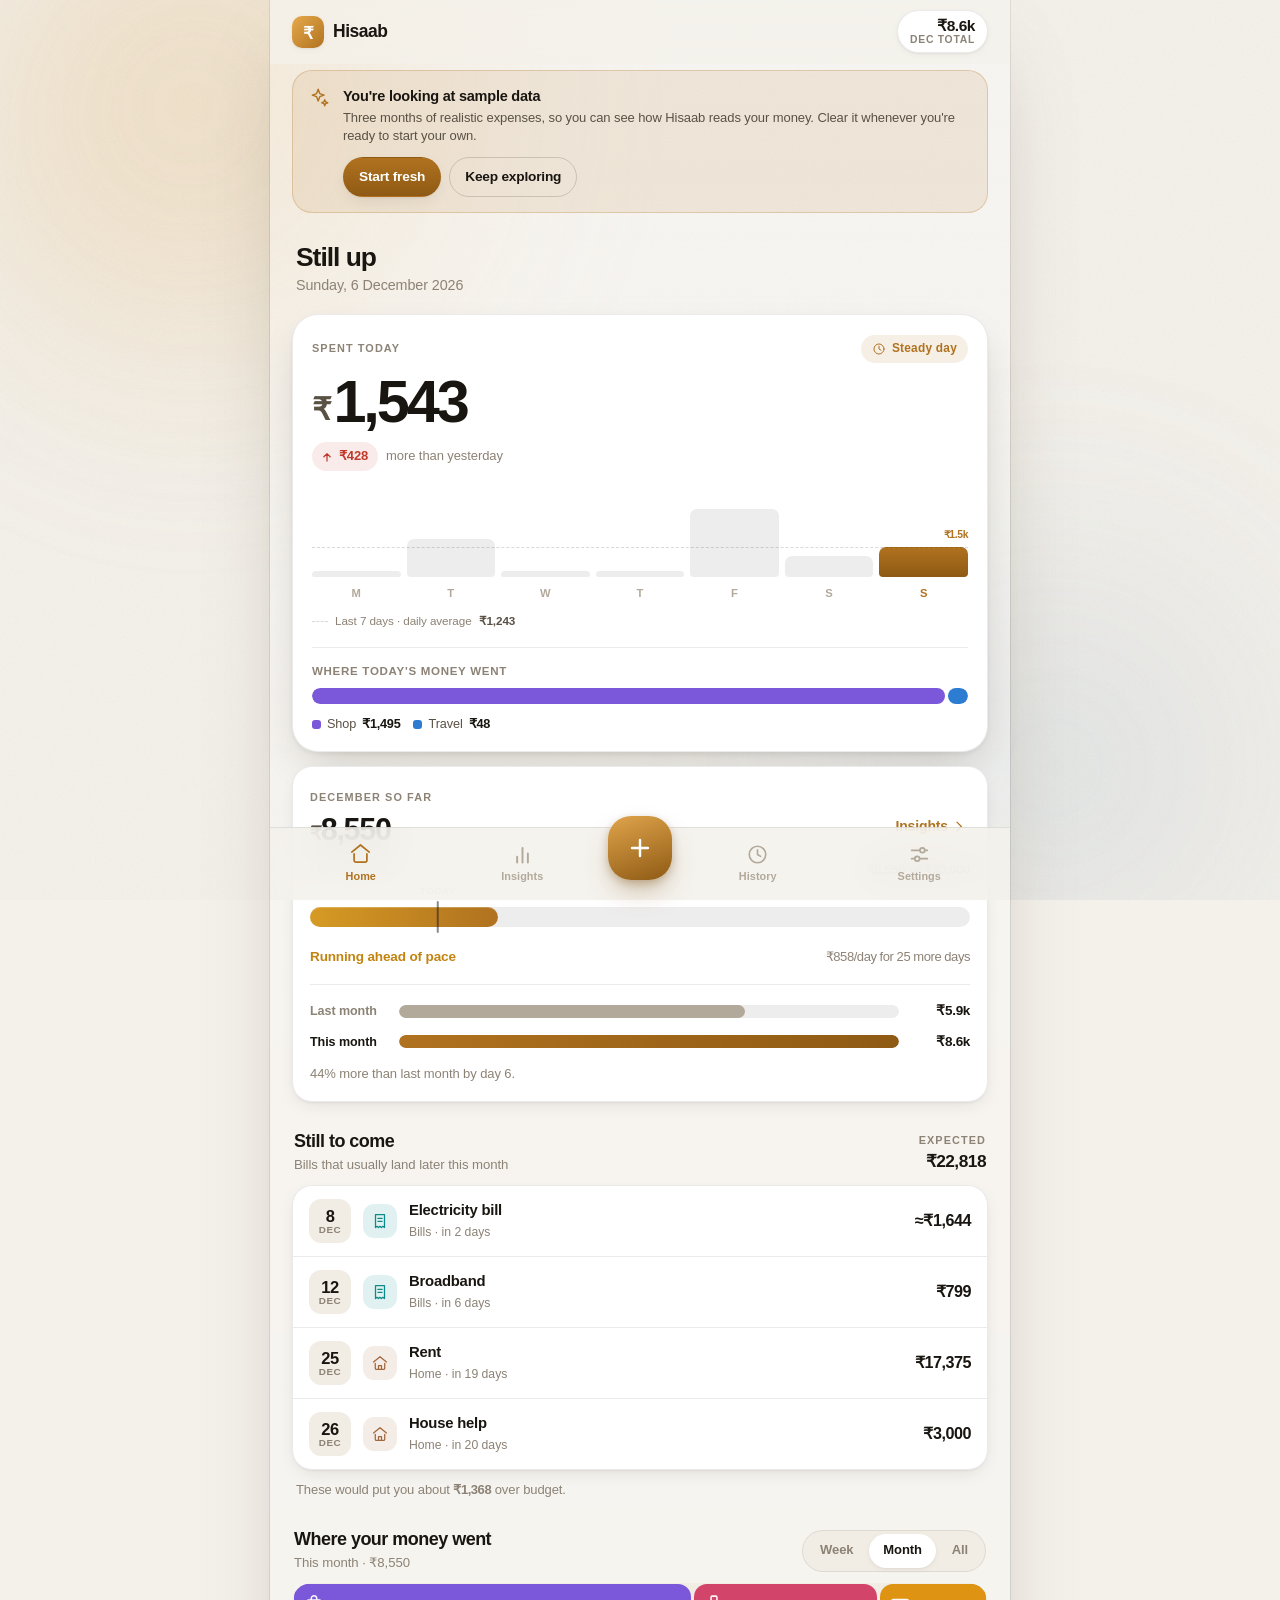
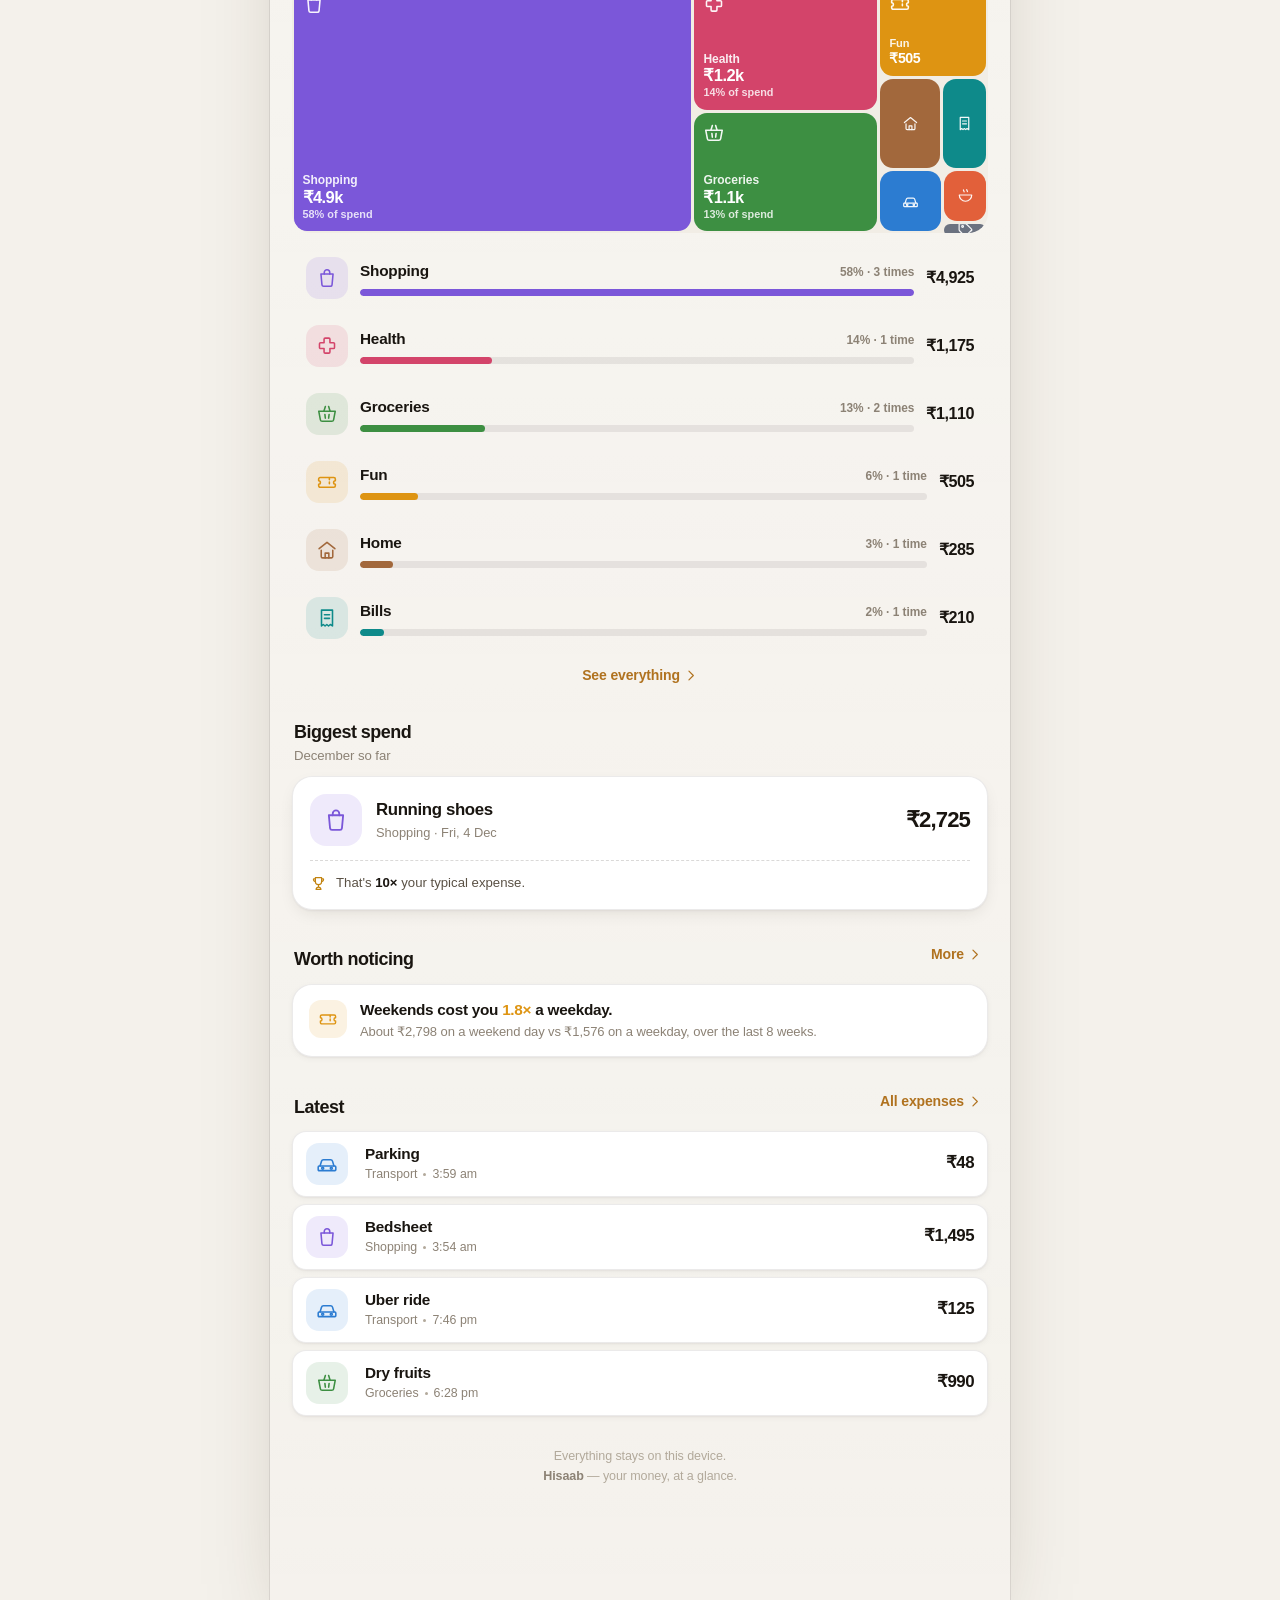
==== index.html @ 979a3617 "Hisaab — a visual-first personal expense tracker Understand where your money went within seconds of " ====
<!doctype html>
<html lang="en" data-theme="auto" data-size="md">
<head>
<meta charset="utf-8">
<meta name="viewport" content="width=device-width, initial-scale=1, viewport-fit=cover, maximum-scale=5">
<title>Hisaab — your money, at a glance</title>
<!-- Nothing is loaded from anywhere but this origin, so say so. script-src without
     'unsafe-inline' means an injected inline handler cannot run even if one ever
     slips through escaping again. style-src needs 'unsafe-inline' because category
     colours and bar widths are set as inline style attributes. -->
<meta http-equiv="Content-Security-Policy" content="default-src 'self'; script-src 'self'; style-src 'self' 'unsafe-inline'; img-src 'self' data:; font-src 'self'; connect-src 'self'; manifest-src 'self'; worker-src 'self'; base-uri 'none'; form-action 'none'; object-src 'none'">
<meta name="description" content="A calm, visual way to see where your money goes.">
<meta name="color-scheme" content="light dark">
<meta name="theme-color" content="#F6F3EE" media="(prefers-color-scheme: light)">
<meta name="theme-color" content="#0F0E0D" media="(prefers-color-scheme: dark)">
<meta name="apple-mobile-web-app-capable" content="yes">
<meta name="apple-mobile-web-app-title" content="Hisaab">
<link rel="icon" href="icon.svg" type="image/svg+xml">
<link rel="apple-touch-icon" href="icon.svg">
<link rel="manifest" href="manifest.webmanifest">
<link rel="stylesheet" href="app.css">
</head>
<body>

<div class="ambient" aria-hidden="true">
  <span class="ambient__a"></span>
  <span class="ambient__b"></span>
  <span class="ambient__grain"></span>
</div>

<!-- ============ icon sprite ============ -->
<svg class="sprite" aria-hidden="true" focusable="false" xmlns="http://www.w3.org/2000/svg">
  <defs>
    <g id="ic-base" fill="none" stroke="currentColor" stroke-width="1.7" stroke-linecap="round" stroke-linejoin="round"></g>
  </defs>

  <!-- category icons -->
  <symbol id="i-food" viewBox="0 0 24 24" fill="none" stroke="currentColor" stroke-width="1.7" stroke-linecap="round" stroke-linejoin="round">
    <path d="M3.2 11.3h17.6a8.8 8.8 0 0 1-8.8 8.8 8.8 8.8 0 0 1-8.8-8.8Z"/>
    <path d="M9.1 4.1c0 1.35.95 1.35.95 2.7"/>
    <path d="M13.7 3.5c0 1.5 1 1.5 1 3"/>
  </symbol>
  <symbol id="i-grocery" viewBox="0 0 24 24" fill="none" stroke="currentColor" stroke-width="1.7" stroke-linecap="round" stroke-linejoin="round">
    <path d="M3 8.9h18l-1.8 9.5a2 2 0 0 1-2 1.6H6.8a2 2 0 0 1-2-1.6L3 8.9Z"/>
    <path d="m8.6 8.9 1.6-5M15.4 8.9 13.8 3.9"/>
    <path d="M9.7 12.5l.5 4M14.3 12.5l-.5 4"/>
  </symbol>
  <symbol id="i-transport" viewBox="0 0 24 24" fill="none" stroke="currentColor" stroke-width="1.7" stroke-linecap="round" stroke-linejoin="round">
    <path d="M4.4 14.2 6 8.9A2.2 2.2 0 0 1 8.1 7.3h7.8a2.2 2.2 0 0 1 2.1 1.6l1.6 5.3"/>
    <path d="M3.4 14.2h17.2a1 1 0 0 1 1 1v3a1 1 0 0 1-1 1H3.4a1 1 0 0 1-1-1v-3a1 1 0 0 1 1-1Z"/>
    <circle cx="7.3" cy="16.7" r="1.1"/><circle cx="16.7" cy="16.7" r="1.1"/>
  </symbol>
  <symbol id="i-shopping" viewBox="0 0 24 24" fill="none" stroke="currentColor" stroke-width="1.7" stroke-linecap="round" stroke-linejoin="round">
    <path d="M5.4 7.6h13.2l-1.1 11.9a1.8 1.8 0 0 1-1.8 1.6H8.3a1.8 1.8 0 0 1-1.8-1.6L5.4 7.6Z"/>
    <path d="M9 7.6V6.1a3 3 0 0 1 6 0v1.5"/>
  </symbol>
  <symbol id="i-bills" viewBox="0 0 24 24" fill="none" stroke="currentColor" stroke-width="1.7" stroke-linecap="round" stroke-linejoin="round">
    <path d="M6 3.4h12v17.3l-2.4-1.6-1.9 1.6-1.9-1.6-1.9 1.6-1.9-1.6L6 20.7V3.4Z"/>
    <path d="M9.2 8.5h5.6M9.2 12.4h5.6"/>
  </symbol>
  <symbol id="i-health" viewBox="0 0 24 24" fill="none" stroke="currentColor" stroke-width="1.7" stroke-linecap="round" stroke-linejoin="round">
    <path d="M10 3.4h4a1.2 1.2 0 0 1 1.2 1.2v3.8H19a1.2 1.2 0 0 1 1.2 1.2v4A1.2 1.2 0 0 1 19 14.8h-3.8v3.8A1.2 1.2 0 0 1 14 19.8h-4a1.2 1.2 0 0 1-1.2-1.2v-3.8H5a1.2 1.2 0 0 1-1.2-1.2v-4A1.2 1.2 0 0 1 5 8.4h3.8V4.6A1.2 1.2 0 0 1 10 3.4Z"/>
  </symbol>
  <symbol id="i-fun" viewBox="0 0 24 24" fill="none" stroke="currentColor" stroke-width="1.7" stroke-linecap="round" stroke-linejoin="round">
    <path d="M2.9 8.7A1.6 1.6 0 0 1 4.5 7.1h15A1.6 1.6 0 0 1 21.1 8.7v1.85a1.9 1.9 0 0 0 0 3.8v1.85a1.6 1.6 0 0 1-1.6 1.6h-15a1.6 1.6 0 0 1-1.6-1.6V14.35a1.9 1.9 0 0 0 0-3.8V8.7Z"/>
    <path d="M14.6 7.6v8.8" stroke-dasharray="2 2.4"/>
  </symbol>
  <symbol id="i-home" viewBox="0 0 24 24" fill="none" stroke="currentColor" stroke-width="1.7" stroke-linecap="round" stroke-linejoin="round">
    <path d="M3.4 10.6 12 3.6l8.6 7"/>
    <path d="M5.7 12.4V19a1.6 1.6 0 0 0 1.6 1.6h9.4a1.6 1.6 0 0 0 1.6-1.6v-6.6"/>
    <path d="M10 20.6v-5.2h4v5.2"/>
  </symbol>
  <symbol id="i-gift" viewBox="0 0 24 24" fill="none" stroke="currentColor" stroke-width="1.7" stroke-linecap="round" stroke-linejoin="round">
    <path d="M3.7 9.7h16.6v3.3H3.7z"/>
    <path d="M5.3 13v6.2a1.6 1.6 0 0 0 1.6 1.6h10.2a1.6 1.6 0 0 0 1.6-1.6V13"/>
    <path d="M12 9.7v11.1"/>
    <path d="M12 9.7S10.7 5.3 8.7 5.3a2.2 2.2 0 0 0 0 4.4M12 9.7s1.3-4.4 3.3-4.4a2.2 2.2 0 0 1 0 4.4"/>
  </symbol>
  <symbol id="i-other" viewBox="0 0 24 24" fill="none" stroke="currentColor" stroke-width="1.7" stroke-linecap="round" stroke-linejoin="round">
    <path d="M20.4 13 13 20.4a2 2 0 0 1-2.8 0l-6.6-6.6a2 2 0 0 1-.6-1.4V4.8a1.2 1.2 0 0 1 1.2-1.2h7.6a2 2 0 0 1 1.4.6l7 7a2 2 0 0 1 0 2.8Z"/>
    <circle cx="7.9" cy="7.9" r="1.25"/>
  </symbol>

  <!-- ui icons -->
  <symbol id="i-plus" viewBox="0 0 24 24" fill="none" stroke="currentColor" stroke-width="2.1" stroke-linecap="round"><path d="M12 5.2v13.6M5.2 12h13.6"/></symbol>
  <symbol id="i-close" viewBox="0 0 24 24" fill="none" stroke="currentColor" stroke-width="1.9" stroke-linecap="round"><path d="M6.3 6.3 17.7 17.7M17.7 6.3 6.3 17.7"/></symbol>
  <symbol id="i-chev-right" viewBox="0 0 24 24" fill="none" stroke="currentColor" stroke-width="1.9" stroke-linecap="round" stroke-linejoin="round"><path d="m9.5 5 7 7-7 7"/></symbol>
  <symbol id="i-chev-down" viewBox="0 0 24 24" fill="none" stroke="currentColor" stroke-width="1.9" stroke-linecap="round" stroke-linejoin="round"><path d="m5 9.5 7 7 7-7"/></symbol>
  <symbol id="i-nav-home" viewBox="0 0 24 24" fill="none" stroke="currentColor" stroke-width="1.7" stroke-linecap="round" stroke-linejoin="round">
    <path d="M3.4 10.6 12 3.6l8.6 7"/><path d="M5.7 12.4V19a1.6 1.6 0 0 0 1.6 1.6h9.4a1.6 1.6 0 0 0 1.6-1.6v-6.6"/>
  </symbol>
  <symbol id="i-nav-insights" viewBox="0 0 24 24" fill="none" stroke="currentColor" stroke-width="2" stroke-linecap="round"><path d="M6.4 20.4v-6.2M12 20.4V5.1M17.6 20.4v-9.4"/></symbol>
  <symbol id="i-nav-history" viewBox="0 0 24 24" fill="none" stroke="currentColor" stroke-width="1.7" stroke-linecap="round" stroke-linejoin="round"><circle cx="12" cy="12" r="8.6"/><path d="M12 7.1V12l3.3 2"/></symbol>
  <symbol id="i-nav-settings" viewBox="0 0 24 24" fill="none" stroke="currentColor" stroke-width="1.8" stroke-linecap="round"><path d="M3.8 7.6h8.4M17.6 7.6h2.6M3.8 16.4h3.2M12.4 16.4h7.8"/><circle cx="15" cy="7.6" r="2.5"/><circle cx="9.6" cy="16.4" r="2.5"/></symbol>
  <symbol id="i-search" viewBox="0 0 24 24" fill="none" stroke="currentColor" stroke-width="1.8" stroke-linecap="round"><circle cx="10.9" cy="10.9" r="6.6"/><path d="m15.8 15.8 4.4 4.4"/></symbol>
  <symbol id="i-trash" viewBox="0 0 24 24" fill="none" stroke="currentColor" stroke-width="1.7" stroke-linecap="round" stroke-linejoin="round"><path d="M4.6 7h14.8M9.6 7V5.3A1.3 1.3 0 0 1 10.9 4h2.2a1.3 1.3 0 0 1 1.3 1.3V7"/><path d="m6.9 7 .9 12a1.6 1.6 0 0 0 1.6 1.5h5.2a1.6 1.6 0 0 0 1.6-1.5l.9-12"/></symbol>
  <symbol id="i-pencil" viewBox="0 0 24 24" fill="none" stroke="currentColor" stroke-width="1.7" stroke-linecap="round" stroke-linejoin="round"><path d="m4.2 19.8.8-3.5L16.2 5.1a1.7 1.7 0 0 1 2.4 0l1.3 1.3a1.7 1.7 0 0 1 0 2.4L8.6 19l-4.4.8Z"/><path d="m14.8 6.5 2.7 2.7"/></symbol>
  <symbol id="i-up" viewBox="0 0 24 24" fill="none" stroke="currentColor" stroke-width="2.1" stroke-linecap="round" stroke-linejoin="round"><path d="M12 19V6.2M6.6 11.6 12 6.2l5.4 5.4"/></symbol>
  <symbol id="i-down" viewBox="0 0 24 24" fill="none" stroke="currentColor" stroke-width="2.1" stroke-linecap="round" stroke-linejoin="round"><path d="M12 5v12.8M6.6 12.4 12 17.8l5.4-5.4"/></symbol>
  <symbol id="i-back" viewBox="0 0 24 24" fill="none" stroke="currentColor" stroke-width="1.7" stroke-linecap="round" stroke-linejoin="round"><path d="M9 5h10.4a1.6 1.6 0 0 1 1.6 1.6v10.8a1.6 1.6 0 0 1-1.6 1.6H9L2.9 12.9a1.3 1.3 0 0 1 0-1.8L9 5Z"/><path d="m12.6 9.6 4.8 4.8M17.4 9.6l-4.8 4.8"/></symbol>
  <symbol id="i-check" viewBox="0 0 24 24" fill="none" stroke="currentColor" stroke-width="2.2" stroke-linecap="round" stroke-linejoin="round"><path d="m5 12.6 4.6 4.6L19 6.8"/></symbol>
  <symbol id="i-calendar" viewBox="0 0 24 24" fill="none" stroke="currentColor" stroke-width="1.7" stroke-linecap="round" stroke-linejoin="round"><path d="M4 6.7h16v13.1a1 1 0 0 1-1 1H5a1 1 0 0 1-1-1V6.7Z"/><path d="M8 3.4v5M16 3.4v5M4 11h16"/></symbol>
  <symbol id="i-sparkle" viewBox="0 0 24 24" fill="none" stroke="currentColor" stroke-width="1.6" stroke-linejoin="round"><path d="M10.5 2.6 12.3 7.5l4.9 1.8-4.9 1.8-1.8 4.9-1.8-4.9L3.8 9.3l4.9-1.8L10.5 2.6Z"/><path d="M18 14.6l.95 2.45L21.4 18l-2.45.95L18 21.4l-.95-2.45L14.6 18l2.45-.95L18 14.6Z"/></symbol>
  <symbol id="i-trophy" viewBox="0 0 24 24" fill="none" stroke="currentColor" stroke-width="1.7" stroke-linecap="round" stroke-linejoin="round"><path d="M7.6 3.8h8.8v5.4a4.4 4.4 0 0 1-8.8 0V3.8Z"/><path d="M7.6 5.4H5.2a2.3 2.3 0 0 0 2.6 3.4M16.4 5.4h2.4a2.3 2.3 0 0 1-2.6 3.4"/><path d="M12 13.6v3.4M8.6 20.4h6.8a3.4 3.4 0 0 0-3.4-3.4 3.4 3.4 0 0 0-3.4 3.4Z"/></symbol>
  <symbol id="i-download" viewBox="0 0 24 24" fill="none" stroke="currentColor" stroke-width="1.8" stroke-linecap="round" stroke-linejoin="round"><path d="M12 4v11M7.4 10.4 12 15l4.6-4.6M4.6 19.6h14.8"/></symbol>
  <symbol id="i-wallet" viewBox="0 0 24 24" fill="none" stroke="currentColor" stroke-width="1.6" stroke-linecap="round" stroke-linejoin="round"><path d="M3.4 8.2A2.2 2.2 0 0 1 5.6 6h11.6a2.2 2.2 0 0 1 2.2 2.2v.9"/><path d="M3.4 8.2v9.6A2.2 2.2 0 0 0 5.6 20h13.2a1.7 1.7 0 0 0 1.7-1.7v-7.5a1.7 1.7 0 0 0-1.7-1.7H5.6"/><circle cx="16.6" cy="14.4" r="1.15"/></symbol>
  <symbol id="i-leaf" viewBox="0 0 24 24" fill="none" stroke="currentColor" stroke-width="1.7" stroke-linecap="round" stroke-linejoin="round"><path d="M20.2 3.8S8.4 3.2 5.4 9.4c-2 4.1.6 8.2.6 8.2s6.2-1 8.8-4.6 5.4-9.2 5.4-9.2Z"/><path d="M6 17.6 13.6 10"/></symbol>
  <symbol id="i-bulb" viewBox="0 0 24 24" fill="none" stroke="currentColor" stroke-width="1.7" stroke-linecap="round" stroke-linejoin="round"><path d="M9.4 18.4h5.2M10 21.2h4"/><path d="M12 3a5.9 5.9 0 0 1 3.5 10.6c-.6.5-1 1.2-1 1.9v.4h-5v-.4c0-.7-.4-1.4-1-1.9A5.9 5.9 0 0 1 12 3Z"/></symbol>
  <symbol id="i-repeat" viewBox="0 0 24 24" fill="none" stroke="currentColor" stroke-width="1.8" stroke-linecap="round" stroke-linejoin="round"><path d="M4 10.4A4 4 0 0 1 8 6.4h9.6M14.6 3.4 17.8 6.4 14.6 9.4"/><path d="M20 13.6a4 4 0 0 1-4 4H6.4M9.4 20.6 6.2 17.6 9.4 14.6"/></symbol>
  <symbol id="i-clock" viewBox="0 0 24 24" fill="none" stroke="currentColor" stroke-width="1.7" stroke-linecap="round" stroke-linejoin="round"><circle cx="12" cy="12" r="8.6"/><path d="M12 7.1V12l3.3 2"/></symbol>
  <symbol id="i-warn" viewBox="0 0 24 24" fill="none" stroke="currentColor" stroke-width="1.75" stroke-linecap="round" stroke-linejoin="round">
    <path d="M12 3.6c.5 0 1 .27 1.28.76l7.5 13.1c.57 1-.15 2.24-1.28 2.24H4.5c-1.13 0-1.85-1.24-1.28-2.24l7.5-13.1c.28-.49.78-.76 1.28-.76Z"/>
    <path d="M12 9.4v4.3"/><circle cx="12" cy="16.7" r=".95" fill="currentColor" stroke="none"/>
  </symbol>
  <symbol id="i-shield" viewBox="0 0 24 24" fill="none" stroke="currentColor" stroke-width="1.7" stroke-linecap="round" stroke-linejoin="round">
    <path d="M12 3.2 5 6v5.6c0 4.2 2.9 7.5 7 9.2 4.1-1.7 7-5 7-9.2V6l-7-2.8Z"/>
    <path d="m9 12 2.2 2.2L15.4 10"/>
  </symbol>
  <symbol id="i-flame" viewBox="0 0 24 24" fill="none" stroke="currentColor" stroke-width="1.7" stroke-linecap="round" stroke-linejoin="round"><path d="M12 2.8s.9 3.1-1.2 5.4C8.4 10.8 6 12.2 6 15.2a6 6 0 0 0 12 0c0-2.4-1.1-4.2-2.4-5.6-.5 1.1-1.3 1.6-1.8 1.6.8-3.4-1.8-8.4-1.8-8.4Z"/></symbol>
</svg>

<div class="app" id="app">
  <header class="topbar" id="topbar">
    <div class="brand">
      <span class="brand__mark" aria-hidden="true">
        <svg viewBox="0 0 32 32" width="32" height="32"><rect width="32" height="32" rx="10" fill="url(#bg1)"/><defs><linearGradient id="bg1" x1="0" y1="0" x2="1" y2="1"><stop offset="0" stop-color="#E7A94C"/><stop offset="1" stop-color="#B0721F"/></linearGradient></defs><text x="16" y="22.6" text-anchor="middle" font-family="-apple-system,Segoe UI,Roboto,sans-serif" font-size="17" font-weight="700" fill="#fff">₹</text></svg>
      </span>
      <span class="brand__name">Hisaab</span>
    </div>
    <div class="topbar__right" id="topbarRight"></div>
  </header>

  <main class="view" id="view" tabindex="-1"></main>

  <nav class="tabbar" id="tabbar" aria-label="Main">
    <button class="tab" data-nav="home" aria-current="page"><svg class="ic"><use href="#i-nav-home"/></svg><span>Home</span></button>
    <button class="tab" data-nav="insights"><svg class="ic"><use href="#i-nav-insights"/></svg><span>Insights</span></button>
    <span class="tabbar__gap" aria-hidden="true"></span>
    <button class="tab" data-nav="history"><svg class="ic"><use href="#i-nav-history"/></svg><span>History</span></button>
    <button class="tab" data-nav="settings"><svg class="ic"><use href="#i-nav-settings"/></svg><span>Settings</span></button>
    <button class="fab" id="fab" aria-label="Add an expense"><svg class="ic"><use href="#i-plus"/></svg></button>
  </nav>
</div>

<div class="scrim" id="scrim" hidden></div>
<div class="sheet" id="sheet" role="dialog" aria-modal="true" aria-label="Panel" tabindex="-1" hidden></div>
<div class="toast" id="toast" role="status" aria-live="polite" hidden></div>

<noscript><p style="padding:24px;font:16px system-ui">Hisaab needs JavaScript to run.</p></noscript>
<script src="app.js"></script>
</body>
</html>
---- app.css ----
/* =========================================================
   Hisaab — design system
   ========================================================= */

/* ---------- reset ---------- */
*,*::before,*::after{box-sizing:border-box}
*{margin:0}
html{-webkit-text-size-adjust:100%}
body{-webkit-font-smoothing:antialiased;-moz-osx-font-smoothing:grayscale;text-rendering:optimizeLegibility}
img,svg{display:block;max-width:100%}
button,input,select,textarea{font:inherit;color:inherit;background:none;border:0}
button{cursor:pointer;-webkit-tap-highlight-color:transparent}
input{-webkit-tap-highlight-color:transparent}
:focus-visible{outline:2.5px solid var(--focus);outline-offset:2px;border-radius:6px}
:focus:not(:focus-visible){outline:none}
.sprite{position:absolute;width:0;height:0;overflow:hidden}
.sr-only{position:absolute;width:1px;height:1px;padding:0;margin:-1px;overflow:hidden;
  clip:rect(0 0 0 0);clip-path:inset(50%);white-space:nowrap;border:0}

/* ---------- tokens ---------- */
:root{
  --f-sans:-apple-system,BlinkMacSystemFont,"SF Pro Text","SF Pro Display","Segoe UI",Roboto,Inter,"Helvetica Neue",Arial,sans-serif;

  --bg:#F4F1EB;
  --bg-2:#EDE8DF;
  --surface:#FFFFFF;
  --surface-2:#FAF8F4;
  --surface-3:#F1EDE5;
  --line:rgba(26,22,17,.085);
  --line-2:rgba(26,22,17,.16);
  --ink:#191510;
  --ink-2:#5A5145;
  --ink-3:#8C8275;
  --ink-4:#B2A99B;

  --accent:#B0721F;
  --accent-2:#8E5A14;
  --accent-soft:rgba(176,114,31,.11);
  --accent-line:rgba(176,114,31,.26);

  --good:#2E7D46;
  --good-soft:rgba(46,125,70,.11);
  --warn:#C2830F;
  --warn-soft:rgba(194,131,15,.13);
  --bad:#C0392B;
  --bad-soft:rgba(192,57,43,.10);

  --focus:#B0721F;
  --track:rgba(26,22,17,.075);

  --sh-1:0 1px 2px rgba(38,29,15,.05), 0 2px 6px rgba(38,29,15,.045);
  --sh-2:0 1px 2px rgba(38,29,15,.05), 0 6px 18px -6px rgba(38,29,15,.13);
  --sh-3:0 2px 4px rgba(38,29,15,.06), 0 18px 44px -14px rgba(38,29,15,.24);
  --sh-fab:0 3px 8px rgba(120,72,10,.28), 0 14px 30px -8px rgba(120,72,10,.42);
  --hair:inset 0 1px 0 rgba(255,255,255,.7);

  --r-xs:10px; --r-sm:14px; --r:20px; --r-lg:26px; --r-xl:32px; --r-full:999px;
  --tap:56px;
  --pad:18px;
  --maxw:640px;

  --ease:cubic-bezier(.22,1,.36,1);
  --ease-in-out:cubic-bezier(.65,0,.35,1);
  --spring:cubic-bezier(.34,1.46,.64,1);
}

html[data-theme="dark"]{
  --bg:#0E0D0B;
  --bg-2:#141210;
  --surface:#1A1714;
  --surface-2:#211D19;
  --surface-3:#282320;
  --line:rgba(255,246,232,.085);
  --line-2:rgba(255,246,232,.17);
  --ink:#F6F1E8;
  --ink-2:#C0B7A8;
  --ink-3:#8F8678;
  --ink-4:#6B6357;

  --accent:#E7AC55;
  --accent-2:#F0C075;
  --accent-soft:rgba(231,172,85,.14);
  --accent-line:rgba(231,172,85,.3);

  --good:#5FCE84;
  --good-soft:rgba(95,206,132,.14);
  --warn:#E9B84B;
  --warn-soft:rgba(233,184,75,.15);
  --bad:#F0796A;
  --bad-soft:rgba(240,121,106,.14);

  --focus:#E7AC55;
  --track:rgba(255,246,232,.085);

  --sh-1:0 1px 2px rgba(0,0,0,.4);
  --sh-2:0 2px 6px rgba(0,0,0,.42), 0 10px 26px -10px rgba(0,0,0,.6);
  --sh-3:0 4px 10px rgba(0,0,0,.45), 0 22px 50px -16px rgba(0,0,0,.75);
  --sh-fab:0 4px 12px rgba(0,0,0,.5), 0 16px 34px -10px rgba(180,120,40,.4);
  --hair:inset 0 1px 0 rgba(255,255,255,.045);
}

@media (prefers-color-scheme: dark){
  html[data-theme="auto"]{
    --bg:#0E0D0B; --bg-2:#141210; --surface:#1A1714; --surface-2:#211D19; --surface-3:#282320;
    --line:rgba(255,246,232,.085); --line-2:rgba(255,246,232,.17);
    --ink:#F6F1E8; --ink-2:#C0B7A8; --ink-3:#8F8678; --ink-4:#6B6357;
    --accent:#E7AC55; --accent-2:#F0C075; --accent-soft:rgba(231,172,85,.14); --accent-line:rgba(231,172,85,.3);
    --good:#5FCE84; --good-soft:rgba(95,206,132,.14);
    --warn:#E9B84B; --warn-soft:rgba(233,184,75,.15);
    --bad:#F0796A; --bad-soft:rgba(240,121,106,.14);
    --focus:#E7AC55; --track:rgba(255,246,232,.085);
    --sh-1:0 1px 2px rgba(0,0,0,.4);
    --sh-2:0 2px 6px rgba(0,0,0,.42), 0 10px 26px -10px rgba(0,0,0,.6);
    --sh-3:0 4px 10px rgba(0,0,0,.45), 0 22px 50px -16px rgba(0,0,0,.75);
    --sh-fab:0 4px 12px rgba(0,0,0,.5), 0 16px 34px -10px rgba(180,120,40,.4);
    --hair:inset 0 1px 0 rgba(255,255,255,.045);
  }
}

html[data-size="md"]{font-size:16.5px}
html[data-size="lg"]{font-size:18.5px}
html[data-size="xl"]{font-size:20.5px}

/* ---------- page ---------- */
body{
  font-family:var(--f-sans);
  background:var(--bg);
  color:var(--ink);
  font-size:1rem;
  line-height:1.45;
  letter-spacing:-.006em;
  min-height:100vh;
  overflow-x:hidden;
}
body.no-scroll{overflow:hidden}

.ambient{position:fixed;inset:0;z-index:0;pointer-events:none;overflow:hidden}
.ambient__a,.ambient__b{position:absolute;border-radius:50%;filter:blur(90px);opacity:.5}
.ambient__a{width:70vw;height:70vw;max-width:820px;max-height:820px;top:-24vh;left:-18vw;
  background:radial-gradient(circle at 40% 40%, rgba(224,168,84,.42), rgba(224,168,84,0) 68%)}
.ambient__b{width:62vw;height:62vw;max-width:760px;max-height:760px;bottom:-22vh;right:-16vw;
  background:radial-gradient(circle at 55% 55%, rgba(120,150,180,.30), rgba(120,150,180,0) 68%)}
html[data-theme="dark"] .ambient__a,html[data-theme="dark"] .ambient__b{opacity:.30}
@media (prefers-color-scheme: dark){html[data-theme="auto"] .ambient__a,html[data-theme="auto"] .ambient__b{opacity:.30}}
.ambient__grain{position:absolute;inset:0;opacity:.5;mix-blend-mode:multiply;
  background-image:url("data:image/svg+xml,%3Csvg xmlns='http://www.w3.org/2000/svg' width='140' height='140'%3E%3Cfilter id='n'%3E%3CfeTurbulence type='fractalNoise' baseFrequency='.85' numOctaves='3'/%3E%3CfeColorMatrix type='saturate' values='0'/%3E%3C/filter%3E%3Crect width='140' height='140' filter='url(%23n)' opacity='.14'/%3E%3C/svg%3E");
  background-size:140px 140px}
html[data-theme="dark"] .ambient__grain{mix-blend-mode:overlay;opacity:.4}
@media (prefers-color-scheme: dark){html[data-theme="auto"] .ambient__grain{mix-blend-mode:overlay;opacity:.4}}

.app{position:relative;z-index:1;max-width:var(--maxw);margin-inline:auto;padding-inline:var(--pad)}

/* ---------- topbar ---------- */
.topbar{
  position:sticky;top:0;z-index:40;
  display:flex;align-items:center;justify-content:space-between;gap:12px;
  height:64px;margin-inline:calc(var(--pad) * -1);padding-inline:var(--pad);
  padding-top:env(safe-area-inset-top);
  background:color-mix(in srgb, var(--bg) 78%, transparent);
  backdrop-filter:saturate(1.6) blur(16px);
  -webkit-backdrop-filter:saturate(1.6) blur(16px);
  border-bottom:1px solid transparent;
  transition:border-color .25s var(--ease), background .25s var(--ease);
}
@supports not (background: color-mix(in srgb, red 50%, blue)){ .topbar{background:var(--bg)} }
.topbar.is-stuck{border-bottom-color:var(--line)}
.brand{display:flex;align-items:center;gap:9px;min-width:0}
.brand__mark{display:block;width:32px;height:32px;border-radius:10px;box-shadow:var(--sh-1);flex:none}
.brand__name{font-size:1.06rem;font-weight:660;letter-spacing:-.028em}
.topbar__right{display:flex;align-items:center;gap:8px}

.mini-total{
  display:flex;flex-direction:column;align-items:flex-end;gap:1px;
  padding:6px 12px;border-radius:var(--r-full);
  background:var(--surface);border:1px solid var(--line);box-shadow:var(--sh-1);
}
.mini-total b{font-size:.94rem;font-weight:660;letter-spacing:-.03em;font-variant-numeric:tabular-nums;line-height:1.1}
.mini-total span{font-size:.63rem;font-weight:600;letter-spacing:.07em;text-transform:uppercase;color:var(--ink-3);line-height:1}

/* ---------- view / layout ---------- */
.view{padding-top:6px;padding-bottom:132px;min-height:60vh}
.view:focus,.view:focus-visible{outline:none}

/* spans used as block-level pieces — without this they ignore width/height/margin */
.budget__fill,.cmp__t,.cmp__f,.rrow__t,.rrow__f,.wk__t,.wk__f,.shift__n,
.big__t,.big__s,.ins__h,.ins__s,.item__t,.li__t,.li__s,.banner__t,.banner__s,
.tile__n,.tile__v,.tile__p,.rrow__name,.rrow__meta,.detail__t,.detail__s,
.day__t,.day__w,.month-sep__t,.month-sep__v,.flow__label,.empty__t,.empty__s,
.cell__d,.cell__v,.toast__t,.sec__title,.sec__sub,.li__b,.big__b,.ins__b,.banner__b{display:block}
.stack{display:flex;flex-direction:column;gap:14px}
.sec{margin-top:26px}
.sec:first-child{margin-top:0}
.sec__head{display:flex;align-items:flex-end;justify-content:space-between;gap:10px 12px;margin-bottom:11px;padding-inline:2px;flex-wrap:wrap}
.sec__head>div:first-child{flex:1 1 min(100%,220px)}
.sec__title{font-size:1.09rem;font-weight:660;letter-spacing:-.028em}
.sec__sub{font-size:.8rem;color:var(--ink-3);margin-top:1px;letter-spacing:-.005em}
.eyebrow{font-size:.66rem;font-weight:680;letter-spacing:.1em;text-transform:uppercase;color:var(--ink-3)}

.card{
  background:var(--surface);border:1px solid var(--line);border-radius:var(--r);
  box-shadow:var(--sh-2),var(--hair);padding:17px;position:relative;overflow:hidden;
}
.card--flat{box-shadow:var(--sh-1),var(--hair)}
.card--pad-0{padding:0}

.money{font-variant-numeric:tabular-nums;letter-spacing:-.035em;font-feature-settings:"tnum" 1}

.link{
  display:inline-flex;align-items:center;gap:3px;
  font-size:.85rem;font-weight:600;color:var(--accent);
  padding:8px 4px;border-radius:10px;letter-spacing:-.01em;
}
.link .ic{width:15px;height:15px;stroke-width:2.1}
.link:active{opacity:.6}

.ic{width:22px;height:22px;fill:none;stroke:currentColor;flex:none}

/* ---------- greeting ---------- */
.greet{padding:14px 4px 4px}
.greet__hi{font-size:1.6rem;font-weight:680;letter-spacing:-.038em;line-height:1.12}
.greet__date{font-size:.87rem;color:var(--ink-3);margin-top:3px;font-weight:500}

/* ---------- HERO ---------- */
.hero{
  position:relative;border-radius:var(--r-lg);padding:20px 19px 17px;overflow:hidden;
  background:var(--surface);border:1px solid var(--line);box-shadow:var(--sh-3),var(--hair);
}
.hero__wash{position:absolute;inset:0;pointer-events:none;opacity:.9;
  background:radial-gradient(120% 90% at 100% 0%, var(--wash), transparent 62%)}
.hero[data-mood="calm"]{--wash:rgba(46,125,70,.13)}
.hero[data-mood="steady"]{--wash:rgba(176,114,31,.14)}
.hero[data-mood="heavy"]{--wash:rgba(192,57,43,.13)}
html[data-theme="dark"] .hero[data-mood="calm"]{--wash:rgba(95,206,132,.13)}
html[data-theme="dark"] .hero[data-mood="heavy"]{--wash:rgba(240,121,106,.13)}
.hero>*{position:relative}

.hero__top{display:flex;align-items:center;justify-content:space-between;gap:10px}
.mood{
  display:inline-flex;align-items:center;gap:6px;height:28px;padding:0 11px;border-radius:var(--r-full);
  font-size:.72rem;font-weight:680;letter-spacing:.02em;
}
.mood .ic{width:14px;height:14px;stroke-width:2}
.mood[data-mood="calm"]{background:var(--good-soft);color:var(--good)}
.mood[data-mood="steady"]{background:var(--accent-soft);color:var(--accent)}
.mood[data-mood="heavy"]{background:var(--bad-soft);color:var(--bad)}

.hero__amount{
  margin-top:9px;display:flex;align-items:baseline;gap:2px;
  font-size:clamp(2.9rem,13vw,3.6rem);font-weight:700;letter-spacing:-.052em;line-height:1;
}
.hero__amount .cur{font-size:.52em;font-weight:640;letter-spacing:-.02em;color:var(--ink-2);transform:translateY(-.06em)}
.hero__cmp{display:flex;align-items:center;gap:8px;flex-wrap:wrap;margin-top:11px}

.delta{
  display:inline-flex;align-items:center;gap:5px;height:29px;padding:0 10px 0 8px;border-radius:var(--r-full);
  font-size:.79rem;font-weight:640;letter-spacing:-.012em;font-variant-numeric:tabular-nums;
}
.delta .ic{width:14px;height:14px;stroke-width:2.4}
.delta--up{background:var(--bad-soft);color:var(--bad)}
.delta--down{background:var(--good-soft);color:var(--good)}
.delta--flat{background:var(--track);color:var(--ink-2)}
.cmp-note{font-size:.79rem;color:var(--ink-3);font-weight:500}

/* rhythm bars */
.rhythm{margin-top:22px;position:relative}
.rhythm__plot{display:flex;align-items:flex-end;gap:6px;height:84px;position:relative;padding-top:16px}
.rhythm__avg{position:absolute;left:0;right:0;height:0;border-top:1.5px dashed var(--line-2);pointer-events:none;z-index:1}
.rbar{flex:1;display:flex;flex-direction:column;justify-content:flex-end;height:100%;position:relative;background:none;padding:0;border-radius:8px}
.rbar__fill{
  display:block;width:100%;border-radius:7px 7px 4px 4px;background:var(--track);
  height:0;transition:height .8s var(--ease);min-height:4px;position:relative;
}
.rbar[data-today="1"] .rbar__fill{background:linear-gradient(180deg,var(--accent),var(--accent-2))}
.rbar[data-empty="1"] .rbar__fill{background:var(--track);opacity:.55}
.rbar:hover .rbar__fill{filter:brightness(.94)}
/* a day so big it runs off the top of the chart */
.rbar.is-over .rbar__fill{border-radius:3px 3px 4px 4px}
.rbar.is-over .rbar__fill::before{
  content:'';position:absolute;left:50%;top:-8px;transform:translateX(-50%);
  border-left:5px solid transparent;border-right:5px solid transparent;
  border-bottom:6px solid var(--ink-4);
}
.rhythm__labels{display:flex;gap:6px;margin-top:8px}
.rhythm__labels span{flex:1;text-align:center;font-size:.68rem;font-weight:620;color:var(--ink-4);letter-spacing:.02em}
.rhythm__labels span.is-today{color:var(--accent)}
.rbar__val{
  position:absolute;left:50%;transform:translateX(-50%);
  font-size:.63rem;font-weight:680;color:var(--ink-2);font-variant-numeric:tabular-nums;
  opacity:0;transition:opacity .18s;white-space:nowrap;pointer-events:none;z-index:2;
}
.rbar:first-child .rbar__val{left:0;transform:none}
.rbar:last-child .rbar__val{left:auto;right:0;transform:none}
.rbar[data-today="1"] .rbar__val,.rbar.is-over .rbar__val,.rbar:hover .rbar__val{opacity:1}
/* let the bar finish growing before its number catches up */
.rbar[data-today="1"] .rbar__val,.rbar.is-over .rbar__val{animation:valIn .3s .62s backwards}
@keyframes valIn{from{opacity:0}}
.rbar[data-today="1"] .rbar__val{color:var(--accent)}
.rhythm__foot{display:flex;align-items:center;gap:7px;margin-top:11px;font-size:.71rem;color:var(--ink-3);font-weight:540}
.rhythm__foot i{width:16px;height:0;border-top:1.5px dashed var(--line-2);display:block;flex:none}
.rhythm__foot b{font-weight:660;color:var(--ink-2);font-variant-numeric:tabular-nums}

/* flow bar */
.flow{margin-top:17px;padding-top:15px;border-top:1px solid var(--line)}
.flow__label{font-size:.7rem;font-weight:660;letter-spacing:.06em;text-transform:uppercase;color:var(--ink-3);margin-bottom:9px}
.flow__bar{display:flex;gap:3px;height:16px;border-radius:var(--r-full);overflow:hidden}
.flow__seg{background:var(--c);border-radius:var(--r-full);width:0;transition:width .85s var(--ease);min-width:5px}
.flow__bar--empty{background:var(--track);border-radius:var(--r-full)}
.flow__keys{display:flex;flex-wrap:wrap;gap:7px 13px;margin-top:11px}
.fkey{display:inline-flex;align-items:center;gap:6px;font-size:.77rem;color:var(--ink-2);font-weight:540}
.fkey i{width:9px;height:9px;border-radius:3px;background:var(--c);flex:none}
.fkey b{font-weight:660;color:var(--ink);font-variant-numeric:tabular-nums;letter-spacing:-.02em}

.hero__empty{display:flex;align-items:center;gap:11px;margin-top:16px;padding:13px 14px;border-radius:var(--r-sm);
  background:var(--good-soft);color:var(--good)}
.hero__empty .ic{width:22px;height:22px;stroke-width:1.7}
.hero__empty p{font-size:.86rem;font-weight:600;color:var(--ink-2);line-height:1.35}
html[data-theme="dark"] .hero__empty p{color:var(--ink-2)}

/* ---------- budget / month card ---------- */
.month-row{display:flex;align-items:flex-end;justify-content:space-between;gap:14px}
.month-amt{font-size:1.85rem;font-weight:700;letter-spacing:-.042em;line-height:1.05}
.month-amt .cur{font-size:.62em;font-weight:640;color:var(--ink-2)}

.budget{margin-top:16px}
.budget__meta{display:flex;align-items:baseline;justify-content:space-between;gap:10px;margin-bottom:27px}
.budget__meta span{font-size:.79rem;color:var(--ink-3);font-weight:540;font-variant-numeric:tabular-nums}
.budget__meta b{font-size:.79rem;font-weight:680;font-variant-numeric:tabular-nums;letter-spacing:-.02em}
.budget__track{position:relative;height:20px;border-radius:var(--r-full);background:var(--track);overflow:visible}
.budget__fill{height:100%;border-radius:var(--r-full);width:0;transition:width .9s var(--ease);
  background:linear-gradient(90deg,var(--bfa),var(--bfb));box-shadow:inset 0 1px 0 rgba(255,255,255,.24)}
.budget[data-state="ok"]{--bfa:#3E9159;--bfb:#2E7D46}
.budget[data-state="watch"]{--bfa:#D69A24;--bfb:#B0721F}
.budget[data-state="over"]{--bfa:#D6544A;--bfb:#B33224}
.budget__pace{position:absolute;top:-6px;bottom:-6px;width:2.5px;border-radius:2px;background:var(--ink);opacity:.5;
  transform:translateX(-50%);transition:left .9s var(--ease)}
.budget__pace::after{content:attr(data-label);position:absolute;top:-17px;left:50%;transform:translateX(-50%);
  font-size:.6rem;font-weight:680;letter-spacing:.03em;text-transform:uppercase;color:var(--ink-3);white-space:nowrap}
.budget__foot{display:flex;align-items:baseline;justify-content:space-between;gap:3px 12px;margin-top:20px;flex-wrap:wrap}
.budget__verdict{font-size:.82rem;font-weight:600;letter-spacing:-.01em}
.budget__verdict.ok{color:var(--good)} .budget__verdict.watch{color:var(--warn)} .budget__verdict.over{color:var(--bad)}

.set-budget{display:flex;align-items:center;justify-content:space-between;gap:12px;margin-top:14px;padding-top:14px;border-top:1px dashed var(--line-2)}
.set-budget p{font-size:.82rem;color:var(--ink-3);line-height:1.35}

/* compare bars */
.cmp{margin-top:18px;padding-top:16px;border-top:1px solid var(--line);display:flex;flex-direction:column;gap:11px}
.cmp__row{display:grid;grid-template-columns:78px 1fr auto;align-items:center;gap:11px}
.cmp__k{font-size:.76rem;font-weight:620;color:var(--ink-3);letter-spacing:-.005em}
.cmp__t{height:13px;border-radius:var(--r-full);background:var(--track);overflow:hidden}
.cmp__f{height:100%;border-radius:var(--r-full);width:0;transition:width .9s var(--ease);background:var(--ink-4)}
.cmp__row.is-now .cmp__f{background:linear-gradient(90deg,var(--accent),var(--accent-2))}
.cmp__row.is-now .cmp__k{color:var(--ink)}
.cmp__v{font-size:.82rem;font-weight:660;font-variant-numeric:tabular-nums;letter-spacing:-.025em;min-width:60px;text-align:right}

/* ---------- segmented control ---------- */
.seg{display:inline-flex;padding:3px;gap:2px;background:var(--surface-3);border-radius:var(--r-full);border:1px solid var(--line)}
.seg button{
  height:34px;padding:0 14px;border-radius:var(--r-full);font-size:.79rem;font-weight:620;color:var(--ink-3);
  letter-spacing:-.01em;transition:color .2s,background .25s var(--ease),box-shadow .25s;white-space:nowrap;
}
.seg button[aria-pressed="true"]{background:var(--surface);color:var(--ink);box-shadow:var(--sh-1)}

/* ---------- treemap ---------- */
.tmap{position:relative;width:100%;height:222px;border-radius:var(--r);overflow:hidden;background:var(--surface-3)}
@media (min-width:520px){.tmap{height:250px}}
.tile{
  position:absolute;border-radius:13px;overflow:hidden;padding:9px;
  display:flex;flex-direction:column;justify-content:space-between;align-items:flex-start;
  background:var(--c);color:#fff;text-align:left;
  opacity:0;transform:scale(.9);
  transition:opacity .5s var(--ease),transform .5s var(--spring),filter .18s;
}
.tile.in{opacity:1;transform:scale(1)}
.tile:hover{filter:brightness(1.07)}
.tile:active{filter:brightness(.92)}
.tile__ic{width:22px;height:22px;stroke-width:1.8;opacity:.94}
.tile__b{width:100%;min-width:0}
.tile__n{font-size:.73rem;font-weight:620;opacity:.9;letter-spacing:-.005em;white-space:nowrap;overflow:hidden;text-overflow:ellipsis;line-height:1.2}
.tile__v{font-size:1rem;font-weight:700;letter-spacing:-.035em;font-variant-numeric:tabular-nums;line-height:1.15;white-space:nowrap}
.tile__p{font-size:.66rem;font-weight:620;opacity:.82;font-variant-numeric:tabular-nums}
.tile[data-sz="s"]{padding:6px;justify-content:center;align-items:center}
.tile[data-sz="s"] .tile__ic{width:17px;height:17px}
.tile[data-sz="m"] .tile__v{font-size:.86rem}
.tile[data-sz="m"] .tile__n{font-size:.67rem}

/* ---------- ranked category rows ---------- */
.rank{display:flex;flex-direction:column}
.rrow{
  display:grid;grid-template-columns:42px 1fr auto;align-items:center;gap:12px;
  padding:12px 14px;border-radius:var(--r-sm);text-align:left;width:100%;
  transition:background .18s;min-height:var(--tap);
}
.rrow+.rrow{margin-top:2px}
.rrow--bare{grid-template-columns:1fr auto;padding:11px 2px;min-height:0}
.rrow--bare:hover{background:none}
.rrow:hover{background:var(--surface-2)}
.rrow:active{background:var(--surface-3)}
.cat-ic{
  width:42px;height:42px;border-radius:13px;display:grid;place-items:center;flex:none;
  background:var(--c-soft);color:var(--c);
}
.cat-ic .ic{width:22px;height:22px}
.cat-ic--sm{width:34px;height:34px;border-radius:11px}
.cat-ic--sm .ic{width:18px;height:18px}
.cat-ic--lg{width:52px;height:52px;border-radius:16px}
.cat-ic--lg .ic{width:26px;height:26px}
.rrow__b{min-width:0}
.rrow__n{display:flex;align-items:baseline;justify-content:space-between;gap:10px}
.rrow__name{font-size:.93rem;font-weight:600;letter-spacing:-.015em;white-space:nowrap;overflow:hidden;text-overflow:ellipsis}
.rrow__meta{font-size:.72rem;color:var(--ink-3);font-variant-numeric:tabular-nums;font-weight:560;flex:none}
.rrow__t{height:7px;border-radius:var(--r-full);background:var(--track);margin-top:7px;overflow:hidden}
.rrow__f{height:100%;border-radius:var(--r-full);background:var(--c);width:0;transition:width .85s var(--ease)}
.rrow__v{font-size:.98rem;font-weight:680;font-variant-numeric:tabular-nums;letter-spacing:-.03em;text-align:right}

/* ---------- biggest / highlight ---------- */
.big{display:flex;align-items:center;gap:14px}
.big__b{min-width:0;flex:1}
.big__t{font-size:1.02rem;font-weight:640;letter-spacing:-.022em;white-space:nowrap;overflow:hidden;text-overflow:ellipsis}
.big__s{font-size:.78rem;color:var(--ink-3);margin-top:2px;font-weight:520}
.big__v{font-size:1.34rem;font-weight:700;letter-spacing:-.04em;font-variant-numeric:tabular-nums;text-align:right}
.big__x{margin-top:14px;padding-top:13px;border-top:1px dashed var(--line-2);display:flex;align-items:center;gap:9px}
.big__x .ic{width:17px;height:17px;color:var(--warn);stroke-width:1.9;flex:none}
.big__x p{font-size:.8rem;color:var(--ink-2);font-weight:540;line-height:1.35}
.big__x b{font-weight:680;color:var(--ink)}

/* ---------- upcoming (recurring bills) ---------- */
.up{display:grid;grid-template-columns:42px 34px 1fr auto;align-items:center;gap:12px;padding:13px 16px;
  min-height:var(--tap);width:100%;text-align:left;transition:background .18s}
.up+.up{border-top:1px solid var(--line)}
.up:hover{background:var(--surface-2)}
.up:active{background:var(--surface-3)}
.up__day{
  display:flex;flex-direction:column;align-items:center;justify-content:center;gap:0;
  width:42px;height:44px;border-radius:12px;background:var(--surface-3);flex:none;
}
.up__day b{font-size:1rem;font-weight:700;letter-spacing:-.03em;line-height:1.1;font-variant-numeric:tabular-nums}
.up__day span{font-size:.6rem;font-weight:660;letter-spacing:.06em;text-transform:uppercase;color:var(--ink-3);line-height:1}
.up__b{min-width:0}
.up__n{display:block;font-size:.9rem;font-weight:600;letter-spacing:-.015em;white-space:nowrap;overflow:hidden;text-overflow:ellipsis}
.up__s{display:block;font-size:.74rem;color:var(--ink-3);margin-top:2px;font-weight:520}
.up__v{font-size:.98rem;font-weight:660;font-variant-numeric:tabular-nums;letter-spacing:-.03em;text-align:right}

/* ---------- month-by-month trend ---------- */
.year{display:flex;align-items:flex-end;gap:5px;height:152px;position:relative}
.year__col{flex:1;display:flex;flex-direction:column;align-items:center;justify-content:flex-end;height:100%;gap:5px;min-width:0}
.year__v{font-size:.6rem;font-weight:660;color:var(--ink-3);font-variant-numeric:tabular-nums;white-space:nowrap;line-height:1}
.year__bar{
  display:block;width:100%;border-radius:7px 7px 3px 3px;background:var(--ink-4);opacity:.45;
  height:0;min-height:4px;transition:height .85s var(--ease);
}
.year__bar.is-now{background:linear-gradient(180deg,var(--accent),var(--accent-2));opacity:1}
.year__bar.is-partial:not(.is-now){
  background:repeating-linear-gradient(135deg,var(--ink-4) 0 4px,transparent 4px 8px);opacity:.55;
}
.year__bar.is-now.is-partial{
  background:repeating-linear-gradient(135deg,var(--accent) 0 5px,var(--accent-2) 5px 10px);
}
.year__l{font-size:.62rem;font-weight:620;color:var(--ink-4);letter-spacing:.02em;line-height:1}
.year__col:last-child .year__l,.year__col:last-child .year__v{color:var(--accent)}
.year__avg{position:absolute;left:0;right:0;height:0;pointer-events:none;z-index:1;
  border-top:1.5px dashed var(--line-2)}
.year__foot{display:flex;flex-wrap:wrap;gap:8px 16px;margin-top:14px}
.year__legend{display:inline-flex;align-items:center;gap:7px;font-size:.7rem;color:var(--ink-3);font-weight:540}
.year__legend i{width:16px;height:8px;border-radius:3px;display:block;flex:none}
.year__legend i.is-partial{background:repeating-linear-gradient(135deg,var(--ink-4) 0 4px,transparent 4px 8px);opacity:.65}
.year__legend i.is-avg{height:0;border-top:1.5px dashed var(--line-2);border-radius:0}

/* ---------- fixed vs flexible split ---------- */
.split{display:flex;gap:4px;height:22px}
.split__seg{display:block;height:100%;border-radius:var(--r-full);width:0;transition:width .9s var(--ease);min-width:6px}
.split__seg--fixed{background:linear-gradient(90deg,var(--accent),var(--accent-2))}
.split__seg--flex{background:var(--accent-soft);box-shadow:inset 0 0 0 1.5px var(--accent-line)}
.split__keys{display:grid;grid-template-columns:1fr 1fr;gap:12px;margin-top:15px}
.split__key{display:flex;flex-direction:column;gap:2px;min-width:0}
.split__key i{width:22px;height:5px;border-radius:var(--r-full);display:block;margin-bottom:5px}
.split__key i.is-fixed{background:var(--accent)}
.split__key i.is-flex{background:var(--accent-soft);box-shadow:inset 0 0 0 1.5px var(--accent-line)}
.split__key b{font-size:1.14rem;font-weight:700;letter-spacing:-.038em;font-variant-numeric:tabular-nums;line-height:1.15}
.split__key span{font-size:.74rem;color:var(--ink-3);font-weight:560}

/* ---------- category sheet: 6-month trend ---------- */
.trend{display:flex;align-items:flex-end;gap:7px;height:132px}
.trend__col{flex:1;display:flex;flex-direction:column;align-items:center;justify-content:flex-end;height:100%;gap:6px;min-width:0}
.trend__v{font-size:.64rem;font-weight:660;color:var(--ink-3);font-variant-numeric:tabular-nums;white-space:nowrap}
.trend__bar{
  display:block;width:100%;border-radius:8px 8px 4px 4px;background:var(--c);opacity:.34;
  height:0;min-height:4px;transition:height .8s var(--ease);
}
.trend__bar.is-now{opacity:1}
.trend__l{font-size:.66rem;font-weight:620;color:var(--ink-4);letter-spacing:.02em}
.trend__col:last-child .trend__l,.trend__col:last-child .trend__v{color:var(--ink-2)}

/* ---------- stat grid ---------- */
.stats{display:grid;grid-template-columns:1fr 1fr;gap:8px}
.stat{
  display:flex;flex-direction:column;gap:2px;padding:13px 14px;border-radius:var(--r-sm);
  background:var(--surface-2);border:1px solid var(--line);
}
.stat b{font-size:1.06rem;font-weight:700;letter-spacing:-.035em;font-variant-numeric:tabular-nums;line-height:1.15}
.stat span{font-size:.71rem;color:var(--ink-3);font-weight:560}

/* ---------- insight cards ---------- */
.ins{display:flex;gap:13px;align-items:flex-start;padding:15px 16px;border-radius:var(--r);
  background:var(--surface);border:1px solid var(--line);box-shadow:var(--sh-1),var(--hair)}
.ins__ic{width:38px;height:38px;border-radius:12px;display:grid;place-items:center;flex:none;background:var(--c-soft);color:var(--c)}
.ins__ic .ic{width:20px;height:20px}
.ins__b{min-width:0}
.ins__h{font-size:.93rem;font-weight:640;letter-spacing:-.018em;line-height:1.34}
.ins__h b{font-weight:720;color:var(--c2,var(--ink))}
.ins__s{font-size:.79rem;color:var(--ink-3);margin-top:3px;line-height:1.4;font-weight:500}
.ins-grid{display:flex;flex-direction:column;gap:11px}

/* ---------- calendar heat ---------- */
.cal__head{display:grid;grid-template-columns:repeat(7,1fr);gap:5px;margin-bottom:7px}
.cal__head span{text-align:center;font-size:.65rem;font-weight:680;color:var(--ink-4);letter-spacing:.06em;text-transform:uppercase}
.cal__grid{display:grid;grid-template-columns:repeat(7,1fr);gap:5px}
.cell{
  aspect-ratio:1;border-radius:10px;display:flex;flex-direction:column;align-items:center;justify-content:center;gap:1px;
  background:var(--track);color:var(--ink-4);font-variant-numeric:tabular-nums;position:relative;
  transition:transform .18s var(--spring),box-shadow .18s;opacity:0;
}
.cell.in{opacity:1}
.cell--void{background:none;pointer-events:none}
.cell--future{background:none;box-shadow:inset 0 0 0 1.5px var(--line);color:var(--ink-4);opacity:.65;pointer-events:none}
.cell[data-lvl="1"]{background:var(--h1);color:var(--hc1)}
.cell[data-lvl="2"]{background:var(--h2);color:var(--hc1)}
.cell[data-lvl="3"]{background:var(--h3);color:#fff}
.cell[data-lvl="4"]{background:var(--h4);color:#fff}
.cal{--h1:rgba(176,114,31,.16);--h2:rgba(176,114,31,.36);--h3:#C08430;--h4:#8E5A14;--hc1:var(--ink-2)}
html[data-theme="dark"] .cal{--h1:rgba(231,172,85,.18);--h2:rgba(231,172,85,.36);--h3:#C08430;--h4:#E7AC55;--hc1:var(--ink)}
.cell__d{font-size:.74rem;font-weight:620;line-height:1}
.cell__v{font-size:.55rem;font-weight:620;opacity:.85;line-height:1}
.cell.is-today{box-shadow:0 0 0 2.5px var(--surface),0 0 0 4.5px var(--accent)}
.cell:not(.cell--void):hover{transform:scale(1.09);z-index:2}
.cal__legend{display:flex;align-items:center;gap:7px;margin-top:14px;justify-content:flex-end}
.cal__legend span{font-size:.68rem;color:var(--ink-3);font-weight:560}
.cal__legend i{width:14px;height:14px;border-radius:5px;display:block}

/* ---------- weekday rhythm ---------- */
.wk{display:flex;flex-direction:column;gap:9px}
.wk__row{display:grid;grid-template-columns:38px 1fr auto;align-items:center;gap:11px}
.wk__d{font-size:.78rem;font-weight:620;color:var(--ink-3)}
.wk__row.is-top .wk__d{color:var(--ink)}
.wk__t{height:12px;border-radius:var(--r-full);background:var(--track);overflow:hidden}
.wk__f{height:100%;border-radius:var(--r-full);width:0;background:var(--ink-4);transition:width .85s var(--ease)}
.wk__row.is-top .wk__f{background:linear-gradient(90deg,var(--accent),var(--accent-2))}
.wk__v{font-size:.78rem;font-weight:640;font-variant-numeric:tabular-nums;min-width:56px;text-align:right;letter-spacing:-.025em}

/* ---------- category shift ---------- */
.shift{display:flex;flex-direction:column;gap:3px}
.shift__row{display:grid;grid-template-columns:34px 1fr auto;gap:11px;align-items:center;padding:9px 6px;border-radius:var(--r-sm)}
.shift__b{min-width:0}
.shift__n{font-size:.85rem;font-weight:600;letter-spacing:-.012em}
.shift__bars{display:flex;flex-direction:column;gap:3px;margin-top:6px}
.shift__bar{height:6px;border-radius:var(--r-full);background:var(--c);opacity:.32;width:0;transition:width .85s var(--ease);min-width:3px}
.shift__bar.now{opacity:1}

/* ---------- timeline / history ---------- */
.day{margin-top:22px}
.day:first-child{margin-top:4px}
.day__head{display:flex;align-items:center;justify-content:space-between;gap:12px;padding:0 4px 10px;position:sticky;top:64px;z-index:20;
  background:linear-gradient(var(--bg) 62%,transparent)}
.day__l{display:flex;align-items:baseline;gap:9px;min-width:0}
.day__t{font-size:.95rem;font-weight:660;letter-spacing:-.022em;white-space:nowrap}
.day__w{font-size:.75rem;color:var(--ink-3);font-weight:540}
.day__v{font-size:.9rem;font-weight:680;font-variant-numeric:tabular-nums;letter-spacing:-.028em;flex:none}
.day__mini{display:flex;gap:2px;height:5px;border-radius:var(--r-full);overflow:hidden;margin:0 4px 11px}
.day__mini i{background:var(--c);border-radius:var(--r-full);min-width:4px}

.rail{position:relative;padding-left:0}
.item{
  display:grid;grid-template-columns:46px 1fr auto;align-items:center;gap:13px;width:100%;text-align:left;
  padding:11px 13px;border-radius:var(--r-sm);background:var(--surface);border:1px solid var(--line);
  box-shadow:var(--sh-1);min-height:var(--tap);transition:transform .16s var(--ease),box-shadow .2s;
}
.item+.item{margin-top:7px}
.item:hover{box-shadow:var(--sh-2)}
.item:active{transform:scale(.985)}
.item__b{min-width:0}
.item__t{font-size:.93rem;font-weight:600;letter-spacing:-.016em;white-space:nowrap;overflow:hidden;text-overflow:ellipsis;line-height:1.3}
.item__s{font-size:.75rem;color:var(--ink-3);margin-top:2px;font-weight:520;display:flex;align-items:center;gap:6px}
.item__s i{width:3px;height:3px;border-radius:50%;background:var(--ink-4);display:block;flex:none}
.item__v{font-size:1.02rem;font-weight:660;font-variant-numeric:tabular-nums;letter-spacing:-.032em;text-align:right}
.item.is-new{animation:pop .6s var(--spring)}
@keyframes pop{0%{transform:scale(.94);box-shadow:0 0 0 0 var(--accent-soft)}45%{box-shadow:0 0 0 8px var(--accent-soft)}100%{transform:scale(1);box-shadow:0 0 0 0 transparent}}

.month-sep{display:flex;align-items:center;gap:12px;margin:30px 4px 6px}
.month-sep:first-child{margin-top:8px}
.month-sep__t{font-size:.72rem;font-weight:700;letter-spacing:.12em;text-transform:uppercase;color:var(--ink-3);white-space:nowrap}
.month-sep__l{flex:1;height:1px;background:var(--line)}
.month-sep__v{font-size:.78rem;font-weight:680;font-variant-numeric:tabular-nums;color:var(--ink-2);letter-spacing:-.02em}

/* ---------- filters ---------- */
.searchbar{display:flex;align-items:center;gap:10px;height:52px;padding:0 15px;border-radius:var(--r-full);
  background:var(--surface);border:1px solid var(--line);box-shadow:var(--sh-1)}
.searchbar .ic{width:19px;height:19px;color:var(--ink-3);stroke-width:1.9}
.searchbar input{flex:1;min-width:0;font-size:.95rem;font-weight:520;letter-spacing:-.012em}
.searchbar input::placeholder{color:var(--ink-4)}
.chips{display:flex;gap:8px;overflow-x:auto;padding:3px 4px 4px;margin-inline:-4px;scrollbar-width:none}
.chips::-webkit-scrollbar{display:none}
.chip{
  display:inline-flex;align-items:center;gap:7px;height:42px;padding:0 14px;border-radius:var(--r-full);
  background:var(--surface);border:1px solid var(--line);box-shadow:var(--sh-1);
  font-size:.83rem;font-weight:600;color:var(--ink-2);white-space:nowrap;flex:none;letter-spacing:-.012em;
  transition:transform .15s var(--ease),background .2s,color .2s,border-color .2s;
}
.chip .ic{width:17px;height:17px;color:var(--c,currentColor)}
.chip:active{transform:scale(.96)}
.chip[aria-pressed="true"]{background:var(--ink);color:var(--bg);border-color:var(--ink)}
.chip[aria-pressed="true"] .ic{color:var(--bg)}

/* ---------- empty states ---------- */
.empty{display:flex;flex-direction:column;align-items:center;text-align:center;gap:5px;padding:48px 26px}
.empty__ic{width:72px;height:72px;border-radius:24px;display:grid;place-items:center;background:var(--surface-3);color:var(--ink-4);margin-bottom:9px}
.empty__ic .ic{width:34px;height:34px;stroke-width:1.5}
.empty__t{font-size:1.05rem;font-weight:660;letter-spacing:-.025em}
.empty__s{font-size:.86rem;color:var(--ink-3);max-width:30ch;line-height:1.45}

/* ---------- banner ---------- */
.banner{
  display:flex;gap:13px;align-items:flex-start;padding:15px 16px;border-radius:var(--r);
  background:var(--accent-soft);border:1px solid var(--accent-line);margin-bottom:16px;
}
.banner .ic{width:21px;height:21px;color:var(--accent);flex:none;margin-top:1px}
.banner__b{flex:1;min-width:0}
.banner__t{font-size:.88rem;font-weight:660;letter-spacing:-.016em}
.banner__s{font-size:.79rem;color:var(--ink-2);margin-top:2px;line-height:1.4}
.banner__a{display:flex;gap:8px;margin-top:11px;flex-wrap:wrap}
.banner--warn{background:var(--bad-soft);border-color:transparent;box-shadow:inset 0 0 0 1px rgba(192,57,43,.28)}
.banner--warn .ic{color:var(--bad)}
html[data-theme="dark"] .banner--warn{box-shadow:inset 0 0 0 1px rgba(240,121,106,.3)}

/* ---------- buttons ---------- */
.btn{
  display:inline-flex;align-items:center;justify-content:center;gap:8px;
  height:48px;padding:0 20px;border-radius:var(--r-full);font-size:.9rem;font-weight:640;letter-spacing:-.015em;
  background:var(--surface);border:1px solid var(--line-2);color:var(--ink);
  transition:transform .15s var(--ease),box-shadow .2s,background .2s,opacity .2s;box-shadow:var(--sh-1);
}
.btn .ic{width:18px;height:18px;stroke-width:2}
.btn:active{transform:scale(.97)}
.btn--primary{background:linear-gradient(180deg,var(--accent),var(--accent-2));color:#fff;border-color:transparent;box-shadow:var(--sh-2)}
html[data-theme="dark"] .btn--primary{color:#1A1206}
@media (prefers-color-scheme: dark){html[data-theme="auto"] .btn--primary{color:#1A1206}}
.btn--ghost{background:transparent;border-color:var(--line-2);box-shadow:none}
.btn--danger{background:var(--bad-soft);color:var(--bad);border-color:transparent;box-shadow:none}
.btn--sm{height:40px;padding:0 15px;font-size:.83rem}
.btn--block{width:100%}
.btn--lg{height:60px;font-size:1.02rem;border-radius:var(--r-lg)}
.btn[disabled]{opacity:.42;pointer-events:none}

/* ---------- tabbar + fab ---------- */
.tabbar{
  position:fixed;left:50%;transform:translateX(-50%);bottom:0;z-index:60;
  width:min(100%,var(--maxw));display:grid;grid-template-columns:1fr 1fr 74px 1fr 1fr;align-items:center;
  padding:8px max(10px,env(safe-area-inset-left)) calc(8px + env(safe-area-inset-bottom));
  background:color-mix(in srgb, var(--bg) 84%, transparent);
  backdrop-filter:saturate(1.7) blur(20px);-webkit-backdrop-filter:saturate(1.7) blur(20px);
  border-top:1px solid var(--line);
}
@supports not (background: color-mix(in srgb, red 50%, blue)){ .tabbar{background:var(--bg)} }
.tab{
  display:flex;flex-direction:column;align-items:center;justify-content:center;gap:3px;
  height:56px;border-radius:16px;color:var(--ink-4);transition:color .22s var(--ease),background .22s;
}
.tab span{font-size:.66rem;font-weight:620;letter-spacing:.005em}
.tab .ic{width:23px;height:23px;transition:transform .28s var(--spring)}
.tab[aria-current="page"]{color:var(--accent)}
.tab[aria-current="page"] .ic{transform:translateY(-1px) scale(1.06)}
.tab:active .ic{transform:scale(.9)}

.fab{
  position:absolute;left:50%;bottom:calc(20px + env(safe-area-inset-bottom));transform:translateX(-50%);
  width:64px;height:64px;border-radius:23px;display:grid;place-items:center;
  background:linear-gradient(160deg,#E0A44B,var(--accent-2));color:#fff;box-shadow:var(--sh-fab);
  transition:transform .22s var(--spring),box-shadow .22s;
}
.fab .ic{width:28px;height:28px;stroke-width:2.4;transition:transform .3s var(--spring)}
.fab:hover{transform:translateX(-50%) translateY(-2px)}
.fab:active{transform:translateX(-50%) scale(.93)}
.fab.is-open .ic{transform:rotate(135deg)}

/* ---------- scrim + sheet ---------- */
.scrim{position:fixed;inset:0;z-index:80;background:rgba(24,18,10,.42);backdrop-filter:blur(3px);
  -webkit-backdrop-filter:blur(3px);opacity:0;transition:opacity .3s var(--ease)}
.scrim.in{opacity:1}
html[data-theme="dark"] .scrim{background:rgba(0,0,0,.6)}

.sheet{
  position:fixed;z-index:90;left:50%;bottom:0;transform:translate(-50%,100%);
  /* vh first as the fallback, dvh second so it wins where supported — dynamic viewport
     units matter on mobile, where the browser chrome shrinks the visible area */
  width:min(100%,var(--maxw));max-height:94vh;max-height:94dvh;display:flex;flex-direction:column;
  background:var(--surface);border-radius:var(--r-xl) var(--r-xl) 0 0;
  box-shadow:0 -8px 60px -12px rgba(30,20,8,.4);border:1px solid var(--line);border-bottom:0;
  transition:transform .42s var(--ease);overflow:hidden;
}
.sheet.in{transform:translate(-50%,0)}
@media (min-width:700px){
  .sheet{bottom:auto;top:50%;transform:translate(-50%,-46%) scale(.97);opacity:0;border-radius:var(--r-xl);
    max-height:min(94vh,860px);border-bottom:1px solid var(--line);
    transition:transform .38s var(--ease),opacity .28s var(--ease)}
  .sheet.in{transform:translate(-50%,-50%) scale(1);opacity:1}
}
.sheet__grip{width:42px;height:5px;border-radius:9px;background:var(--line-2);margin:9px auto 0;flex:none}
@media (min-width:700px){.sheet__grip{display:none}}
.sheet__head{display:flex;align-items:center;justify-content:space-between;gap:12px;padding:14px 18px 10px;flex:none}
.sheet__title{font-size:1.12rem;font-weight:680;letter-spacing:-.03em}
.iconbtn{width:42px;height:42px;border-radius:14px;display:grid;place-items:center;color:var(--ink-2);
  background:var(--surface-3);transition:transform .15s var(--ease),background .2s}
.iconbtn:active{transform:scale(.92)}
.iconbtn .ic{width:20px;height:20px}
.sheet__body{overflow-y:auto;-webkit-overflow-scrolling:touch;padding:0 18px;flex:1;overscroll-behavior:contain}
.sheet__foot{flex:none;padding:12px 18px calc(16px + env(safe-area-inset-bottom));
  border-top:1px solid var(--line);background:var(--surface)}

/* ---------- add sheet ---------- */
.amt{
  display:flex;align-items:baseline;justify-content:center;gap:3px;padding:10px 0 6px;
  font-size:clamp(2.6rem,12vw,3.2rem);font-weight:700;letter-spacing:-.05em;line-height:1.05;
}
.amt .cur{font-size:.5em;font-weight:640;color:var(--ink-3);transform:translateY(-.08em)}
.amt.is-zero{color:var(--ink-4)}
.amt__caret{display:inline-block;width:2.5px;height:.72em;border-radius:2px;background:var(--accent);
  margin-left:2px;animation:blink 1.1s steps(1,end) infinite;align-self:center}
@keyframes blink{0%,49%{opacity:1}50%,100%{opacity:0}}

.quick{display:flex;gap:8px;overflow-x:auto;padding:2px 0 6px;scrollbar-width:none}
.quick::-webkit-scrollbar{display:none}
.qchip{
  display:inline-flex;align-items:center;gap:8px;height:46px;padding:0 13px 0 9px;border-radius:var(--r-full);
  background:var(--surface-2);border:1px solid var(--line);flex:none;transition:transform .15s var(--ease),border-color .2s;
}
.qchip:active{transform:scale(.96)}
.qchip__t{text-align:left;line-height:1.15}
.qchip__a{font-size:.85rem;font-weight:680;font-variant-numeric:tabular-nums;letter-spacing:-.028em;display:block}
.qchip__n{font-size:.68rem;color:var(--ink-3);font-weight:540;display:block;max-width:11ch;overflow:hidden;text-overflow:ellipsis;white-space:nowrap}

.catgrid{display:grid;grid-template-columns:repeat(5,1fr);gap:7px}
.catbtn{
  display:flex;flex-direction:column;align-items:center;justify-content:center;gap:5px;
  padding:9px 3px;border-radius:15px;background:var(--surface-2);border:1.5px solid transparent;
  color:var(--ink-3);min-height:70px;transition:transform .16s var(--ease),background .2s,border-color .2s,color .2s;
}
.catbtn .ic{width:23px;height:23px;color:var(--c);transition:transform .25s var(--spring)}
.catbtn span{font-size:.62rem;font-weight:620;letter-spacing:-.005em;text-align:center;line-height:1.15;
  max-width:100%;overflow:hidden;text-overflow:ellipsis;white-space:nowrap}
.catbtn:active{transform:scale(.94)}
.catbtn[aria-pressed="true"]{background:var(--c-soft);border-color:var(--c);color:var(--ink)}
.catbtn[aria-pressed="true"] .ic{transform:scale(1.13)}

.metarow{display:flex;gap:8px;align-items:center}
.metarow .seg{flex:none}
.noteinput{
  flex:1;min-width:0;height:46px;padding:0 15px;border-radius:var(--r-full);
  background:var(--surface-2);border:1px solid var(--line);font-size:.88rem;font-weight:520;letter-spacing:-.01em;
}
.noteinput::placeholder{color:var(--ink-4)}
.noteinput:focus{border-color:var(--accent-line);background:var(--surface)}

.pad{display:grid;grid-template-columns:repeat(3,1fr);gap:7px;margin-top:12px}
.key{
  height:54px;border-radius:16px;background:var(--surface-2);border:1px solid var(--line);
  font-size:1.4rem;font-weight:600;letter-spacing:-.03em;font-variant-numeric:tabular-nums;
  display:grid;place-items:center;transition:transform .12s var(--ease),background .15s;box-shadow:var(--sh-1);
}
.key:active{transform:scale(.94);background:var(--surface-3)}
.key .ic{width:24px;height:24px;stroke-width:1.8}
.key--fn{background:var(--surface-3);color:var(--ink-2);box-shadow:none}

.lbl{font-size:.68rem;font-weight:680;letter-spacing:.085em;text-transform:uppercase;color:var(--ink-3);margin:16px 0 9px;display:block}

/* ---------- detail sheet ---------- */
.detail{display:flex;flex-direction:column;align-items:center;text-align:center;padding:8px 0 4px}
.detail__v{font-size:2.5rem;font-weight:700;letter-spacing:-.048em;margin-top:13px;line-height:1}
.detail__v .cur{font-size:.55em;font-weight:640;color:var(--ink-2)}
.detail__t{font-size:1.02rem;font-weight:620;margin-top:7px;letter-spacing:-.02em}
.detail__s{font-size:.83rem;color:var(--ink-3);margin-top:4px}
.detail__acts{display:flex;gap:9px;margin-top:22px;width:100%}
.detail__acts .btn{flex:1}

/* ---------- settings ---------- */
.list{background:var(--surface);border:1px solid var(--line);border-radius:var(--r);overflow:hidden;box-shadow:var(--sh-1),var(--hair)}
.li{display:flex;align-items:center;justify-content:space-between;gap:14px;padding:14px 16px;min-height:var(--tap);width:100%;text-align:left}
.li+.li{border-top:1px solid var(--line)}
.li__b{min-width:0}
.li__t{font-size:.92rem;font-weight:600;letter-spacing:-.015em}
.li__s{font-size:.77rem;color:var(--ink-3);margin-top:2px;line-height:1.35}
.li--btn{transition:background .18s}
.li--btn:hover{background:var(--surface-2)}
.li--btn:active{background:var(--surface-3)}
.li--danger .li__t{color:var(--bad)}
.li .ic{color:var(--ink-4);width:19px;height:19px;flex:none}
.li--danger .ic{color:var(--bad)}
.sizepick{display:flex;gap:6px;align-items:baseline}
.sizepick button{width:44px;height:40px;border-radius:12px;background:var(--surface-3);color:var(--ink-2);font-weight:660;transition:background .2s,color .2s}
.sizepick button[aria-pressed="true"]{background:var(--ink);color:var(--bg)}
.sizepick button:nth-child(1){font-size:.8rem}.sizepick button:nth-child(2){font-size:.95rem}.sizepick button:nth-child(3){font-size:1.1rem}

.keys{display:flex;flex-direction:column;gap:11px}
.keys__row{display:flex;align-items:center;gap:12px}
.keys__row span{font-size:.85rem;color:var(--ink-2);font-weight:540}
kbd{
  display:inline-grid;place-items:center;min-width:62px;height:31px;padding:0 9px;
  border-radius:9px;background:var(--surface-3);border:1px solid var(--line-2);
  box-shadow:0 1.5px 0 var(--line-2);
  font-family:inherit;font-size:.76rem;font-weight:660;letter-spacing:.02em;color:var(--ink-2);flex:none;
}

.budgetinput{display:flex;align-items:center;gap:9px;height:48px;padding:0 15px;border-radius:var(--r-full);
  background:var(--surface-2);border:1px solid var(--line);max-width:190px}
.budgetinput span{color:var(--ink-3);font-weight:620}
.budgetinput input{flex:1;min-width:0;font-size:1rem;font-weight:660;font-variant-numeric:tabular-nums;letter-spacing:-.02em;text-align:right}

.foot{text-align:center;padding:30px 20px 8px;color:var(--ink-4);font-size:.76rem;line-height:1.6}
.foot b{font-weight:640;color:var(--ink-3)}

/* ---------- toast ---------- */
.toast{
  position:fixed;left:50%;bottom:calc(104px + env(safe-area-inset-bottom));transform:translate(-50%,14px);z-index:100;
  display:flex;align-items:center;gap:12px;max-width:min(94vw,440px);
  padding:12px 12px 12px 16px;border-radius:var(--r-full);
  background:var(--ink);color:var(--bg);box-shadow:var(--sh-3);
  opacity:0;transition:opacity .28s var(--ease),transform .34s var(--spring);pointer-events:none;
}
.toast.in{opacity:1;transform:translate(-50%,0);pointer-events:auto}
.toast__t{font-size:.87rem;font-weight:580;letter-spacing:-.012em;white-space:nowrap;overflow:hidden;text-overflow:ellipsis}
.toast__t b{font-weight:700}
.toast button{padding:7px 13px;border-radius:var(--r-full);background:rgba(255,255,255,.16);color:var(--bg);
  font-size:.82rem;font-weight:660;flex:none}
html[data-theme="dark"] .toast button{background:rgba(0,0,0,.22)}

/* ---------- entrance ---------- */
.rise{opacity:0;transform:translateY(12px);animation:rise .55s var(--ease) forwards}
@keyframes rise{to{opacity:1;transform:none}}

/* ---------- wide ---------- */
@media (min-width:900px){
  :root{--maxw:700px;--pad:22px}
  /* the column floats on a lit surface rather than a blank one */
  .ambient__a{opacity:.72;top:-18vh;left:-6vw;width:52vw;height:52vw}
  .ambient__b{opacity:.6;bottom:-16vh;right:-4vw;width:48vw;height:48vw}
  html[data-theme="dark"] .ambient__a,html[data-theme="dark"] .ambient__b{opacity:.34}
  .app{
    background:linear-gradient(180deg,
      color-mix(in srgb,var(--surface) 34%,transparent),
      color-mix(in srgb,var(--surface) 12%,transparent));
    box-shadow:0 0 0 1px var(--line), 0 30px 90px -40px rgba(60,40,14,.34);
    min-height:100vh;
  }
  html[data-theme="dark"] .app{box-shadow:0 0 0 1px var(--line), 0 30px 90px -40px rgba(0,0,0,.9)}
  @supports not (background: color-mix(in srgb, red 50%, blue)){ .app{background:none} }
  .tabbar{border-radius:0}
}
@media (min-width:1280px){ :root{--maxw:740px} }

/* short screens — amount, both category rows, keypad and Save all without scrolling */
@media (max-height:740px){
  .key{height:45px;border-radius:13px;font-size:1.18rem}
  .key .ic{width:21px;height:21px}
  .pad{gap:6px;margin-top:8px}
  .btn--lg{height:50px;border-radius:var(--r)}
  .sheet__foot{padding-top:10px}
  .sheet__head{padding:10px 18px 6px}
  .catbtn{min-height:56px;padding:6px 3px;gap:3px;border-radius:13px}
  .catbtn .ic{width:21px;height:21px}
  .qchip{height:42px}
  .amt{font-size:clamp(2rem,9vw,2.5rem);padding:2px 0 4px}
  .lbl{margin:11px 0 7px}
}

@media (prefers-reduced-motion: reduce){
  *,*::before,*::after{animation-duration:.001ms!important;animation-iteration-count:1!important;transition-duration:.001ms!important}
  .rise{opacity:1;transform:none}
}
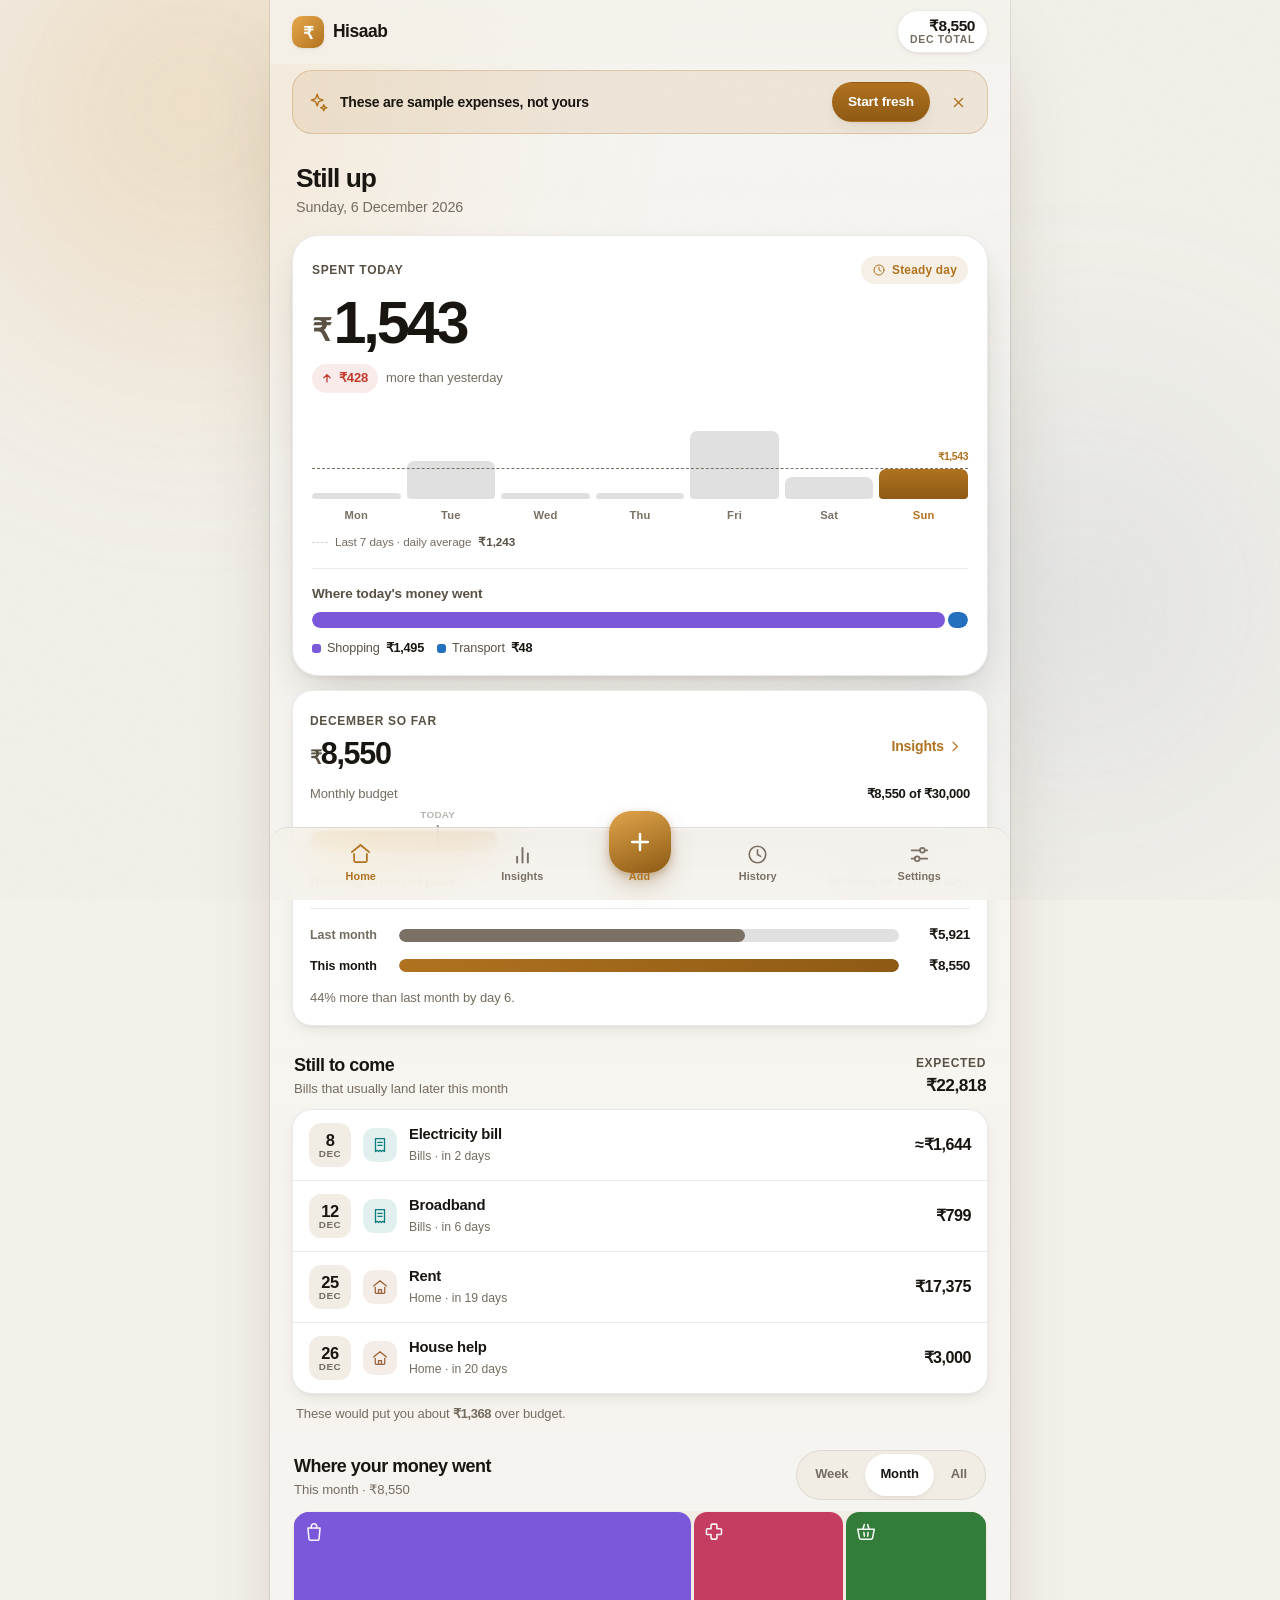
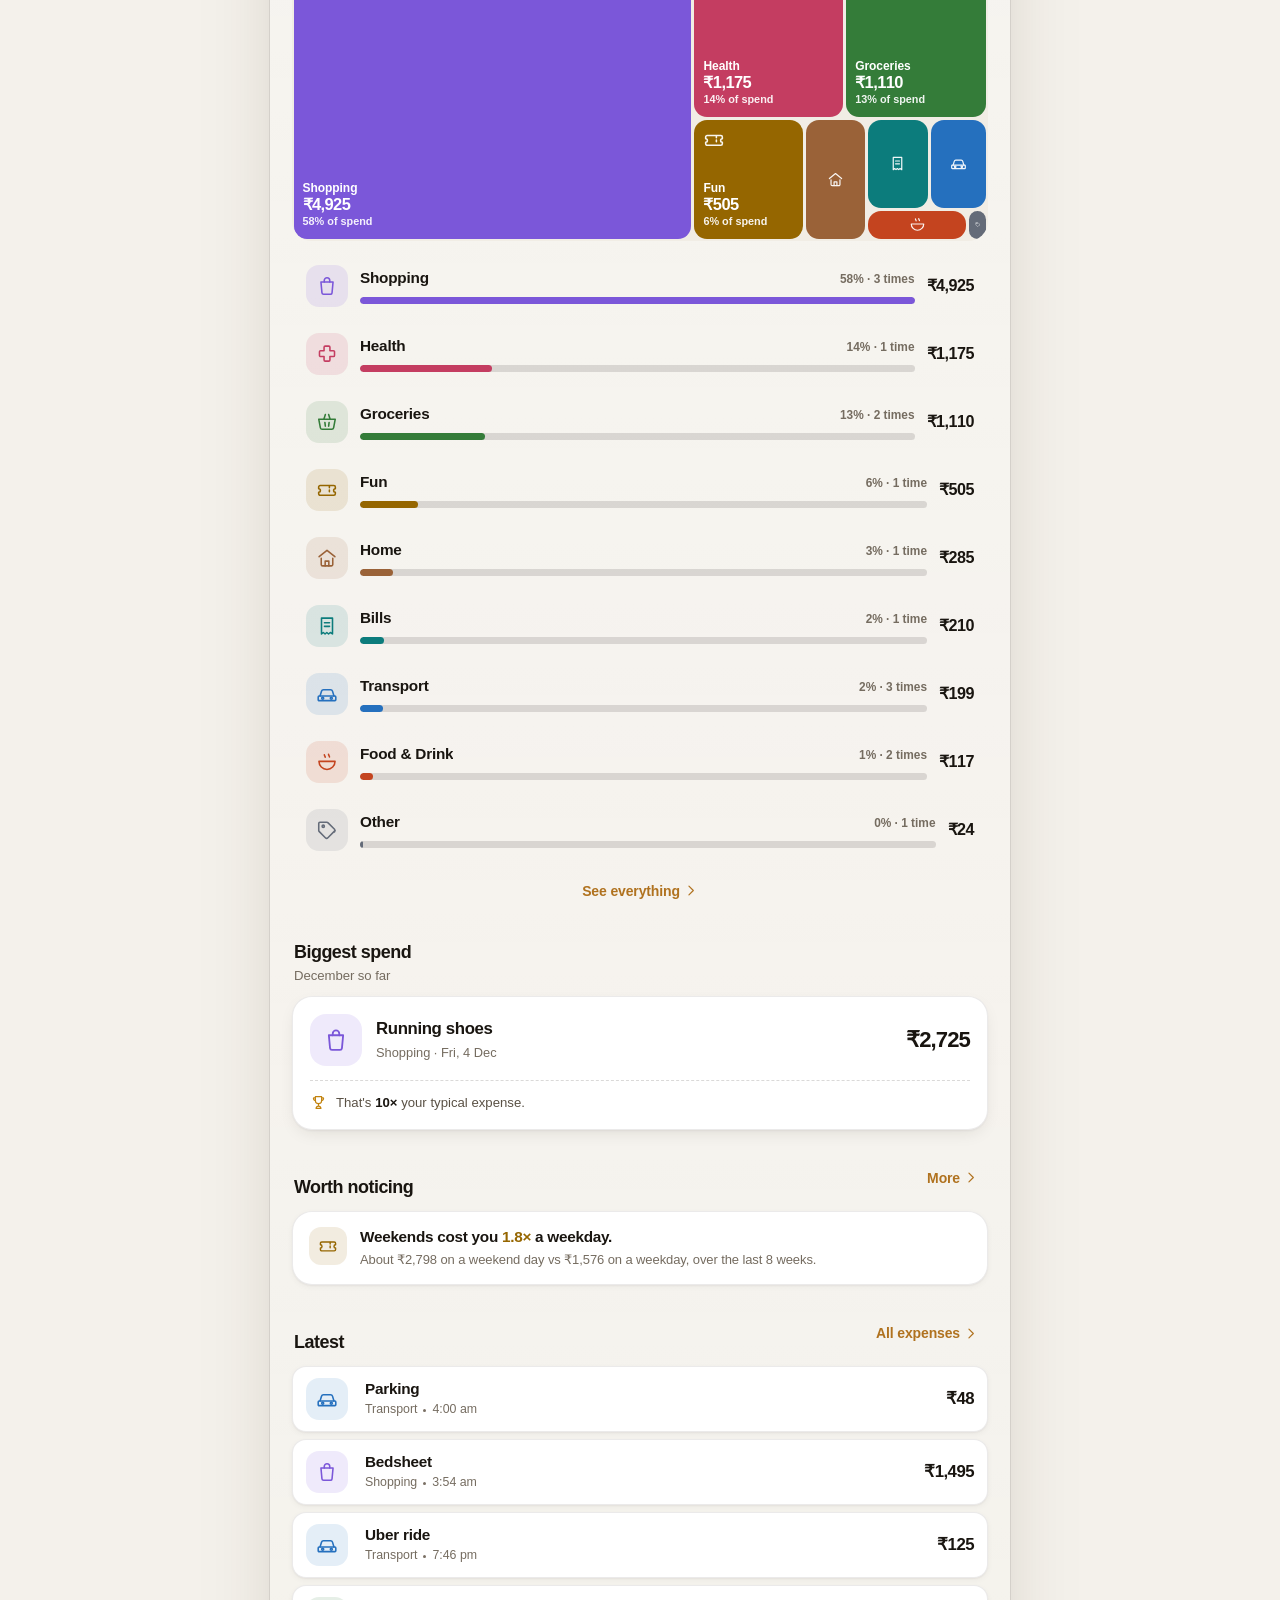
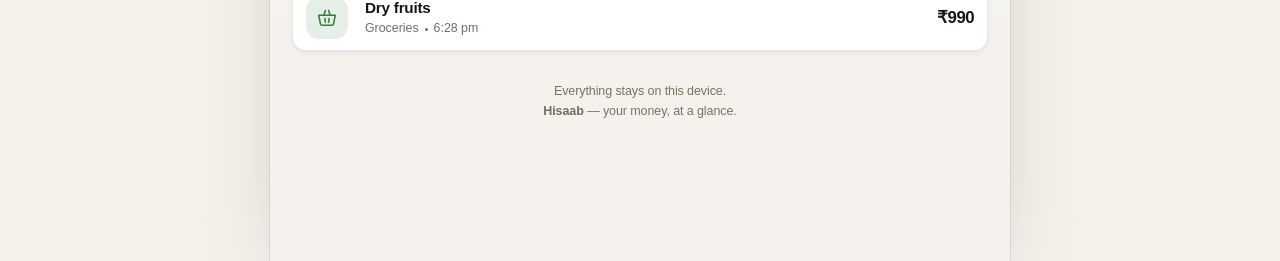
==== commit 7bb94298: "Production review: fix chart correctness, responsive blockers, a11y barriers Findings came from inde" ====
--- a/index.html
+++ b/index.html
@@ -139,6 +139,7 @@
     <button class="tab" data-nav="history"><svg class="ic"><use href="#i-nav-history"/></svg><span>History</span></button>
     <button class="tab" data-nav="settings"><svg class="ic"><use href="#i-nav-settings"/></svg><span>Settings</span></button>
     <button class="fab" id="fab" aria-label="Add an expense"><svg class="ic"><use href="#i-plus"/></svg></button>
+    <span class="fab__label" aria-hidden="true">Add</span>
   </nav>
 </div>
 
--- a/app.css
+++ b/app.css
@@ -9,9 +9,13 @@
 body{-webkit-font-smoothing:antialiased;-moz-osx-font-smoothing:grayscale;text-rendering:optimizeLegibility}
 img,svg{display:block;max-width:100%}
 button,input,select,textarea{font:inherit;color:inherit;background:none;border:0}
+h1,h2,h3,h4{font:inherit;font-weight:inherit}
 button{cursor:pointer;-webkit-tap-highlight-color:transparent}
 input{-webkit-tap-highlight-color:transparent}
-:focus-visible{outline:2.5px solid var(--focus);outline-offset:2px;border-radius:6px}
+:focus-visible{outline:none;box-shadow:0 0 0 2.5px var(--surface),0 0 0 5px var(--focus);border-radius:6px}
+.list .li:focus-visible,.tile:focus-visible,.card:focus-visible,.item:focus-visible,
+.rrow:focus-visible,.up:focus-visible,.cell:focus-visible{
+  outline:2.5px solid var(--focus);outline-offset:-3px;box-shadow:none}
 :focus:not(:focus-visible){outline:none}
 .sprite{position:absolute;width:0;height:0;overflow:hidden}
 .sr-only{position:absolute;width:1px;height:1px;padding:0;margin:-1px;overflow:hidden;
@@ -30,8 +34,8 @@
   --line-2:rgba(26,22,17,.16);
   --ink:#191510;
   --ink-2:#5A5145;
-  --ink-3:#8C8275;
-  --ink-4:#B2A99B;
+  --ink-3:#756C60;
+  --ink-4:#7A7064;
 
   --accent:#B0721F;
   --accent-2:#8E5A14;
@@ -46,7 +50,7 @@
   --bad-soft:rgba(192,57,43,.10);
 
   --focus:#B0721F;
-  --track:rgba(26,22,17,.075);
+  --track:rgba(26,22,17,.13);
 
   --sh-1:0 1px 2px rgba(38,29,15,.05), 0 2px 6px rgba(38,29,15,.045);
   --sh-2:0 1px 2px rgba(38,29,15,.05), 0 6px 18px -6px rgba(38,29,15,.13);
@@ -74,8 +78,8 @@
   --line-2:rgba(255,246,232,.17);
   --ink:#F6F1E8;
   --ink-2:#C0B7A8;
-  --ink-3:#8F8678;
-  --ink-4:#6B6357;
+  --ink-3:#A29889;
+  --ink-4:#8F8678;
 
   --accent:#E7AC55;
   --accent-2:#F0C075;
@@ -90,7 +94,8 @@
   --bad-soft:rgba(240,121,106,.14);
 
   --focus:#E7AC55;
-  --track:rgba(255,246,232,.085);
+  /* chart fills were ~1.3:1 against the dark surface — the bars were simply not there */
+  --track:rgba(255,246,232,.16);
 
   --sh-1:0 1px 2px rgba(0,0,0,.4);
   --sh-2:0 2px 6px rgba(0,0,0,.42), 0 10px 26px -10px rgba(0,0,0,.6);
@@ -103,12 +108,12 @@
   html[data-theme="auto"]{
     --bg:#0E0D0B; --bg-2:#141210; --surface:#1A1714; --surface-2:#211D19; --surface-3:#282320;
     --line:rgba(255,246,232,.085); --line-2:rgba(255,246,232,.17);
-    --ink:#F6F1E8; --ink-2:#C0B7A8; --ink-3:#8F8678; --ink-4:#6B6357;
+    --ink:#F6F1E8; --ink-2:#C0B7A8; --ink-3:#A29889; --ink-4:#8F8678;
     --accent:#E7AC55; --accent-2:#F0C075; --accent-soft:rgba(231,172,85,.14); --accent-line:rgba(231,172,85,.3);
     --good:#5FCE84; --good-soft:rgba(95,206,132,.14);
     --warn:#E9B84B; --warn-soft:rgba(233,184,75,.15);
     --bad:#F0796A; --bad-soft:rgba(240,121,106,.14);
-    --focus:#E7AC55; --track:rgba(255,246,232,.085);
+    --focus:#E7AC55; --track:rgba(255,246,232,.16);
     --sh-1:0 1px 2px rgba(0,0,0,.4);
     --sh-2:0 2px 6px rgba(0,0,0,.42), 0 10px 26px -10px rgba(0,0,0,.6);
     --sh-3:0 4px 10px rgba(0,0,0,.45), 0 22px 50px -16px rgba(0,0,0,.75);
@@ -117,9 +122,9 @@
   }
 }
 
-html[data-size="md"]{font-size:16.5px}
-html[data-size="lg"]{font-size:18.5px}
-html[data-size="xl"]{font-size:20.5px}
+html[data-size="md"]{font-size:103%}
+html[data-size="lg"]{font-size:116%}
+html[data-size="xl"]{font-size:130%}
 
 /* ---------- page ---------- */
 body{
@@ -154,7 +159,7 @@
 .topbar{
   position:sticky;top:0;z-index:40;
   display:flex;align-items:center;justify-content:space-between;gap:12px;
-  height:64px;margin-inline:calc(var(--pad) * -1);padding-inline:var(--pad);
+  min-height:64px;margin-inline:calc(var(--pad) * -1);padding-inline:var(--pad);
   padding-top:env(safe-area-inset-top);
   background:color-mix(in srgb, var(--bg) 78%, transparent);
   backdrop-filter:saturate(1.6) blur(16px);
@@ -194,7 +199,9 @@
 .sec__head>div:first-child{flex:1 1 min(100%,220px)}
 .sec__title{font-size:1.09rem;font-weight:660;letter-spacing:-.028em}
 .sec__sub{font-size:.8rem;color:var(--ink-3);margin-top:1px;letter-spacing:-.005em}
-.eyebrow{font-size:.66rem;font-weight:680;letter-spacing:.1em;text-transform:uppercase;color:var(--ink-3)}
+/* these label what you are looking at, so they were the worst possible text to make
+   tiny, pale and wide-tracked — bigger, darker, tighter */
+.eyebrow{font-size:.73rem;font-weight:700;letter-spacing:.055em;text-transform:uppercase;color:var(--ink-2)}
 
 .card{
   background:var(--surface);border:1px solid var(--line);border-radius:var(--r);
@@ -208,7 +215,7 @@
 .link{
   display:inline-flex;align-items:center;gap:3px;
   font-size:.85rem;font-weight:600;color:var(--accent);
-  padding:8px 4px;border-radius:10px;letter-spacing:-.01em;
+  padding:12px 8px;border-radius:10px;letter-spacing:-.01em;
 }
 .link .ic{width:15px;height:15px;stroke-width:2.1}
 .link:active{opacity:.6}
@@ -264,7 +271,7 @@
 /* rhythm bars */
 .rhythm{margin-top:22px;position:relative}
 .rhythm__plot{display:flex;align-items:flex-end;gap:6px;height:84px;position:relative;padding-top:16px}
-.rhythm__avg{position:absolute;left:0;right:0;height:0;border-top:1.5px dashed var(--line-2);pointer-events:none;z-index:1}
+.rhythm__avg{position:absolute;left:0;right:0;height:0;border-top:1.5px dashed var(--ink-4);pointer-events:none;z-index:1}
 .rbar{flex:1;display:flex;flex-direction:column;justify-content:flex-end;height:100%;position:relative;background:none;padding:0;border-radius:8px}
 .rbar__fill{
   display:block;width:100%;border-radius:7px 7px 4px 4px;background:var(--track);
@@ -301,7 +308,7 @@
 
 /* flow bar */
 .flow{margin-top:17px;padding-top:15px;border-top:1px solid var(--line)}
-.flow__label{font-size:.7rem;font-weight:660;letter-spacing:.06em;text-transform:uppercase;color:var(--ink-3);margin-bottom:9px}
+.flow__label{font-size:.73rem;font-weight:700;letter-spacing:.05em;text-transform:uppercase;color:var(--ink-2);margin-bottom:9px}
 .flow__bar{display:flex;gap:3px;height:16px;border-radius:var(--r-full);overflow:hidden}
 .flow__seg{background:var(--c);border-radius:var(--r-full);width:0;transition:width .85s var(--ease);min-width:5px}
 .flow__bar--empty{background:var(--track);border-radius:var(--r-full)}
@@ -318,6 +325,8 @@
 
 /* ---------- budget / month card ---------- */
 .month-row{display:flex;align-items:flex-end;justify-content:space-between;gap:14px}
+.month-row>div:first-child{min-width:0}
+.month-amt{font-size:clamp(1.4rem,7vw,1.85rem)}
 .month-amt{font-size:1.85rem;font-weight:700;letter-spacing:-.042em;line-height:1.05}
 .month-amt .cur{font-size:.62em;font-weight:640;color:var(--ink-2)}
 
@@ -355,7 +364,7 @@
 /* ---------- segmented control ---------- */
 .seg{display:inline-flex;padding:3px;gap:2px;background:var(--surface-3);border-radius:var(--r-full);border:1px solid var(--line)}
 .seg button{
-  height:34px;padding:0 14px;border-radius:var(--r-full);font-size:.79rem;font-weight:620;color:var(--ink-3);
+  height:42px;padding:0 15px;border-radius:var(--r-full);font-size:.79rem;font-weight:620;color:var(--ink-3);
   letter-spacing:-.01em;transition:color .2s,background .25s var(--ease),box-shadow .25s;white-space:nowrap;
 }
 .seg button[aria-pressed="true"]{background:var(--surface);color:var(--ink);box-shadow:var(--sh-1)}
@@ -375,9 +384,9 @@
 .tile:active{filter:brightness(.92)}
 .tile__ic{width:22px;height:22px;stroke-width:1.8;opacity:.94}
 .tile__b{width:100%;min-width:0}
-.tile__n{font-size:.73rem;font-weight:620;opacity:.9;letter-spacing:-.005em;white-space:nowrap;overflow:hidden;text-overflow:ellipsis;line-height:1.2}
+.tile__n{font-size:.73rem;font-weight:620;opacity:1;letter-spacing:-.005em;white-space:nowrap;overflow:hidden;text-overflow:ellipsis;line-height:1.2}
 .tile__v{font-size:1rem;font-weight:700;letter-spacing:-.035em;font-variant-numeric:tabular-nums;line-height:1.15;white-space:nowrap}
-.tile__p{font-size:.66rem;font-weight:620;opacity:.82;font-variant-numeric:tabular-nums}
+.tile__p{font-size:.66rem;font-weight:620;opacity:.92;font-variant-numeric:tabular-nums}
 .tile[data-sz="s"]{padding:6px;justify-content:center;align-items:center}
 .tile[data-sz="s"] .tile__ic{width:17px;height:17px}
 .tile[data-sz="m"] .tile__v{font-size:.86rem}
@@ -407,10 +416,11 @@
 .rrow__b{min-width:0}
 .rrow__n{display:flex;align-items:baseline;justify-content:space-between;gap:10px}
 .rrow__name{font-size:.93rem;font-weight:600;letter-spacing:-.015em;white-space:nowrap;overflow:hidden;text-overflow:ellipsis}
-.rrow__meta{font-size:.72rem;color:var(--ink-3);font-variant-numeric:tabular-nums;font-weight:560;flex:none}
+.rrow__meta{font-size:.72rem;color:var(--ink-3);font-variant-numeric:tabular-nums;font-weight:560;
+  flex:0 1 auto;min-width:0;overflow:hidden;text-overflow:ellipsis;white-space:nowrap}
 .rrow__t{height:7px;border-radius:var(--r-full);background:var(--track);margin-top:7px;overflow:hidden}
 .rrow__f{height:100%;border-radius:var(--r-full);background:var(--c);width:0;transition:width .85s var(--ease)}
-.rrow__v{font-size:.98rem;font-weight:680;font-variant-numeric:tabular-nums;letter-spacing:-.03em;text-align:right}
+.rrow__v{font-size:.98rem;font-weight:680;font-variant-numeric:tabular-nums;letter-spacing:-.03em;text-align:right;max-width:44%}
 
 /* ---------- biggest / highlight ---------- */
 .big{display:flex;align-items:center;gap:14px}
@@ -444,9 +454,13 @@
 .year{display:flex;align-items:flex-end;gap:5px;height:152px;position:relative}
 .year__col{flex:1;display:flex;flex-direction:column;align-items:center;justify-content:flex-end;height:100%;gap:5px;min-width:0}
 .year__v{font-size:.6rem;font-weight:660;color:var(--ink-3);font-variant-numeric:tabular-nums;white-space:nowrap;line-height:1}
+/* The bar needs its own track. Sized directly, its height% resolved against the whole
+   column — including the value and month labels — so anything above ~80% flex-shrank to
+   the same pixel height and a ₹48k month drew identically to a ₹61k one. */
+.year__track{flex:1 1 auto;width:100%;display:flex;align-items:flex-end;min-height:0}
 .year__bar{
-  display:block;width:100%;border-radius:7px 7px 3px 3px;background:var(--ink-4);opacity:.45;
-  height:0;min-height:4px;transition:height .85s var(--ease);
+  display:block;width:100%;border-radius:7px 7px 3px 3px;background:var(--ink-4);opacity:.55;
+  height:0;min-height:4px;flex:none;transition:height .85s var(--ease);
 }
 .year__bar.is-now{background:linear-gradient(180deg,var(--accent),var(--accent-2));opacity:1}
 .year__bar.is-partial:not(.is-now){
@@ -458,7 +472,7 @@
 .year__l{font-size:.62rem;font-weight:620;color:var(--ink-4);letter-spacing:.02em;line-height:1}
 .year__col:last-child .year__l,.year__col:last-child .year__v{color:var(--accent)}
 .year__avg{position:absolute;left:0;right:0;height:0;pointer-events:none;z-index:1;
-  border-top:1.5px dashed var(--line-2)}
+  border-top:1.5px dashed var(--ink-4)}
 .year__foot{display:flex;flex-wrap:wrap;gap:8px 16px;margin-top:14px}
 .year__legend{display:inline-flex;align-items:center;gap:7px;font-size:.7rem;color:var(--ink-3);font-weight:540}
 .year__legend i{width:16px;height:8px;border-radius:3px;display:block;flex:none}
@@ -482,9 +496,10 @@
 .trend{display:flex;align-items:flex-end;gap:7px;height:132px}
 .trend__col{flex:1;display:flex;flex-direction:column;align-items:center;justify-content:flex-end;height:100%;gap:6px;min-width:0}
 .trend__v{font-size:.64rem;font-weight:660;color:var(--ink-3);font-variant-numeric:tabular-nums;white-space:nowrap}
+.trend__track{flex:1 1 auto;width:100%;display:flex;align-items:flex-end;min-height:0}
 .trend__bar{
   display:block;width:100%;border-radius:8px 8px 4px 4px;background:var(--c);opacity:.34;
-  height:0;min-height:4px;transition:height .8s var(--ease);
+  height:0;min-height:4px;flex:none;transition:height .8s var(--ease);
 }
 .trend__bar.is-now{opacity:1}
 .trend__l{font-size:.66rem;font-weight:620;color:var(--ink-4);letter-spacing:.02em}
@@ -511,9 +526,9 @@
 .ins-grid{display:flex;flex-direction:column;gap:11px}
 
 /* ---------- calendar heat ---------- */
-.cal__head{display:grid;grid-template-columns:repeat(7,1fr);gap:5px;margin-bottom:7px}
+.cal__head{display:grid;grid-template-columns:repeat(7,minmax(0,1fr));gap:5px;margin-bottom:7px}
 .cal__head span{text-align:center;font-size:.65rem;font-weight:680;color:var(--ink-4);letter-spacing:.06em;text-transform:uppercase}
-.cal__grid{display:grid;grid-template-columns:repeat(7,1fr);gap:5px}
+.cal__grid{display:grid;grid-template-columns:repeat(7,minmax(0,1fr));gap:5px}
 .cell{
   aspect-ratio:1;border-radius:10px;display:flex;flex-direction:column;align-items:center;justify-content:center;gap:1px;
   background:var(--track);color:var(--ink-4);font-variant-numeric:tabular-nums;position:relative;
@@ -524,12 +539,13 @@
 .cell--future{background:none;box-shadow:inset 0 0 0 1.5px var(--line);color:var(--ink-4);opacity:.65;pointer-events:none}
 .cell[data-lvl="1"]{background:var(--h1);color:var(--hc1)}
 .cell[data-lvl="2"]{background:var(--h2);color:var(--hc1)}
-.cell[data-lvl="3"]{background:var(--h3);color:#fff}
+.cell[data-lvl="3"]{background:var(--h3);color:#1A1206}
 .cell[data-lvl="4"]{background:var(--h4);color:#fff}
+html[data-theme="dark"] .cell[data-lvl="4"]{color:#1A1206}
 .cal{--h1:rgba(176,114,31,.16);--h2:rgba(176,114,31,.36);--h3:#C08430;--h4:#8E5A14;--hc1:var(--ink-2)}
 html[data-theme="dark"] .cal{--h1:rgba(231,172,85,.18);--h2:rgba(231,172,85,.36);--h3:#C08430;--h4:#E7AC55;--hc1:var(--ink)}
 .cell__d{font-size:.74rem;font-weight:620;line-height:1}
-.cell__v{font-size:.55rem;font-weight:620;opacity:.85;line-height:1}
+.cell__v{font-size:.62rem;font-weight:660;opacity:1;line-height:1}
 .cell.is-today{box-shadow:0 0 0 2.5px var(--surface),0 0 0 4.5px var(--accent)}
 .cell:not(.cell--void):hover{transform:scale(1.09);z-index:2}
 .cal__legend{display:flex;align-items:center;gap:7px;margin-top:14px;justify-content:flex-end}
@@ -550,7 +566,7 @@
 .shift{display:flex;flex-direction:column;gap:3px}
 .shift__row{display:grid;grid-template-columns:34px 1fr auto;gap:11px;align-items:center;padding:9px 6px;border-radius:var(--r-sm)}
 .shift__b{min-width:0}
-.shift__n{font-size:.85rem;font-weight:600;letter-spacing:-.012em}
+.shift__n{font-size:.85rem;font-weight:600;letter-spacing:-.012em;white-space:nowrap;overflow:hidden;text-overflow:ellipsis}
 .shift__bars{display:flex;flex-direction:column;gap:3px;margin-top:6px}
 .shift__bar{height:6px;border-radius:var(--r-full);background:var(--c);opacity:.32;width:0;transition:width .85s var(--ease);min-width:3px}
 .shift__bar.now{opacity:1}
@@ -558,7 +574,8 @@
 /* ---------- timeline / history ---------- */
 .day{margin-top:22px}
 .day:first-child{margin-top:4px}
-.day__head{display:flex;align-items:center;justify-content:space-between;gap:12px;padding:0 4px 10px;position:sticky;top:64px;z-index:20;
+.day__head{display:flex;align-items:center;justify-content:space-between;gap:12px;padding:0 4px 10px;
+  position:sticky;top:calc(64px + env(safe-area-inset-top));z-index:20;
   background:linear-gradient(var(--bg) 62%,transparent)}
 .day__l{display:flex;align-items:baseline;gap:9px;min-width:0}
 .day__t{font-size:.95rem;font-weight:660;letter-spacing:-.022em;white-space:nowrap}
@@ -606,7 +623,8 @@
 }
 .chip .ic{width:17px;height:17px;color:var(--c,currentColor)}
 .chip:active{transform:scale(.96)}
-.chip[aria-pressed="true"]{background:var(--ink);color:var(--bg);border-color:var(--ink)}
+.chip[aria-pressed="true"]{background:var(--accent);color:#fff;border-color:transparent}
+html[data-theme="dark"] .chip[aria-pressed="true"]{color:#1A1206}
 .chip[aria-pressed="true"] .ic{color:var(--bg)}
 
 /* ---------- empty states ---------- */
@@ -647,12 +665,17 @@
 .btn--sm{height:40px;padding:0 15px;font-size:.83rem}
 .btn--block{width:100%}
 .btn--lg{height:60px;font-size:1.02rem;border-radius:var(--r-lg)}
-.btn[disabled]{opacity:.42;pointer-events:none}
+/* A faded brand-coloured button reads as "enabled but badly printed" — white on tan is
+   about 1.9:1. A disabled control should look inert, not broken. */
+.btn[disabled]{pointer-events:none;opacity:1;background:var(--surface-3);color:var(--ink-4);
+  border-color:transparent;box-shadow:none;background-image:none}
+.btn[disabled] .ic{opacity:.7}
 
 /* ---------- tabbar + fab ---------- */
 .tabbar{
   position:fixed;left:50%;transform:translateX(-50%);bottom:0;z-index:60;
-  width:min(100%,var(--maxw));display:grid;grid-template-columns:1fr 1fr 74px 1fr 1fr;align-items:center;
+  width:min(100%,var(--maxw));display:grid;align-items:center;
+  grid-template-columns:repeat(2,minmax(0,1fr)) clamp(58px,18vw,74px) repeat(2,minmax(0,1fr));
   padding:8px max(10px,env(safe-area-inset-left)) calc(8px + env(safe-area-inset-bottom));
   background:color-mix(in srgb, var(--bg) 84%, transparent);
   backdrop-filter:saturate(1.7) blur(20px);-webkit-backdrop-filter:saturate(1.7) blur(20px);
@@ -663,19 +686,26 @@
   display:flex;flex-direction:column;align-items:center;justify-content:center;gap:3px;
   height:56px;border-radius:16px;color:var(--ink-4);transition:color .22s var(--ease),background .22s;
 }
-.tab span{font-size:.66rem;font-weight:620;letter-spacing:.005em}
+.tab span{font-size:.66rem;font-weight:620;letter-spacing:.005em;max-width:100%;overflow:hidden;text-overflow:ellipsis}
 .tab .ic{width:23px;height:23px;transition:transform .28s var(--spring)}
 .tab[aria-current="page"]{color:var(--accent)}
 .tab[aria-current="page"] .ic{transform:translateY(-1px) scale(1.06)}
 .tab:active .ic{transform:scale(.9)}
 
 .fab{
-  position:absolute;left:50%;bottom:calc(20px + env(safe-area-inset-bottom));transform:translateX(-50%);
-  width:64px;height:64px;border-radius:23px;display:grid;place-items:center;
+  position:absolute;left:50%;bottom:calc(27px + env(safe-area-inset-bottom));transform:translateX(-50%);
+  width:62px;height:62px;border-radius:22px;display:grid;place-items:center;
   background:linear-gradient(160deg,#E0A44B,var(--accent-2));color:#fff;box-shadow:var(--sh-fab);
   transition:transform .22s var(--spring),box-shadow .22s;
 }
 .fab .ic{width:28px;height:28px;stroke-width:2.4;transition:transform .3s var(--spring)}
+/* the primary action was the only control in the bar with no word on it, which read
+   as "this might do something to my money" to first-time users */
+.fab__label{
+  position:absolute;left:50%;transform:translateX(-50%);
+  bottom:calc(15px + env(safe-area-inset-bottom));
+  font-size:.66rem;font-weight:660;letter-spacing:.005em;color:var(--accent);pointer-events:none;
+}
 .fab:hover{transform:translateX(-50%) translateY(-2px)}
 .fab:active{transform:translateX(-50%) scale(.93)}
 .fab.is-open .ic{transform:rotate(135deg)}
@@ -710,7 +740,7 @@
   background:var(--surface-3);transition:transform .15s var(--ease),background .2s}
 .iconbtn:active{transform:scale(.92)}
 .iconbtn .ic{width:20px;height:20px}
-.sheet__body{overflow-y:auto;-webkit-overflow-scrolling:touch;padding:0 18px;flex:1;overscroll-behavior:contain}
+.sheet__body{overflow-y:auto;-webkit-overflow-scrolling:touch;padding:0 18px;flex:1 1 auto;min-height:0;overscroll-behavior:contain}
 .sheet__foot{flex:none;padding:12px 18px calc(16px + env(safe-area-inset-bottom));
   border-top:1px solid var(--line);background:var(--surface)}
 
@@ -725,7 +755,9 @@
   margin-left:2px;animation:blink 1.1s steps(1,end) infinite;align-self:center}
 @keyframes blink{0%,49%{opacity:1}50%,100%{opacity:0}}
 
-.quick{display:flex;gap:8px;overflow-x:auto;padding:2px 0 6px;scrollbar-width:none}
+.quick{display:flex;gap:8px;overflow-x:auto;padding:2px 0 6px;scrollbar-width:none;
+  -webkit-mask-image:linear-gradient(90deg,#000 calc(100% - 26px),transparent);
+  mask-image:linear-gradient(90deg,#000 calc(100% - 26px),transparent)}
 .quick::-webkit-scrollbar{display:none}
 .qchip{
   display:inline-flex;align-items:center;gap:8px;height:46px;padding:0 13px 0 9px;border-radius:var(--r-full);
@@ -734,9 +766,11 @@
 .qchip:active{transform:scale(.96)}
 .qchip__t{text-align:left;line-height:1.15}
 .qchip__a{font-size:.85rem;font-weight:680;font-variant-numeric:tabular-nums;letter-spacing:-.028em;display:block}
-.qchip__n{font-size:.68rem;color:var(--ink-3);font-weight:540;display:block;max-width:11ch;overflow:hidden;text-overflow:ellipsis;white-space:nowrap}
-
-.catgrid{display:grid;grid-template-columns:repeat(5,1fr);gap:7px}
+.qchip__n{font-size:.68rem;color:var(--ink-3);font-weight:540;display:block;max-width:20ch;overflow:hidden;text-overflow:ellipsis;white-space:nowrap}
+
+.catgrid{display:grid;grid-template-columns:repeat(5,minmax(0,1fr));gap:7px}
+@media (max-width:359px){.catgrid{grid-template-columns:repeat(4,minmax(0,1fr))}}
+.catbtn span{white-space:normal;overflow-wrap:anywhere}
 .catbtn{
   display:flex;flex-direction:column;align-items:center;justify-content:center;gap:5px;
   padding:9px 3px;border-radius:15px;background:var(--surface-2);border:1.5px solid transparent;
@@ -768,7 +802,7 @@
 .key .ic{width:24px;height:24px;stroke-width:1.8}
 .key--fn{background:var(--surface-3);color:var(--ink-2);box-shadow:none}
 
-.lbl{font-size:.68rem;font-weight:680;letter-spacing:.085em;text-transform:uppercase;color:var(--ink-3);margin:16px 0 9px;display:block}
+.lbl{font-size:.73rem;font-weight:700;letter-spacing:.05em;text-transform:uppercase;color:var(--ink-2);margin:16px 0 9px;display:block}
 
 /* ---------- detail sheet ---------- */
 .detail{display:flex;flex-direction:column;align-items:center;text-align:center;padding:8px 0 4px}
@@ -781,7 +815,9 @@
 
 /* ---------- settings ---------- */
 .list{background:var(--surface);border:1px solid var(--line);border-radius:var(--r);overflow:hidden;box-shadow:var(--sh-1),var(--hair)}
-.li{display:flex;align-items:center;justify-content:space-between;gap:14px;padding:14px 16px;min-height:var(--tap);width:100%;text-align:left}
+.li{display:flex;align-items:center;justify-content:space-between;gap:10px 14px;padding:14px 16px;
+  min-height:var(--tap);width:100%;text-align:left;flex-wrap:wrap}
+.li__b{min-width:min(100%,180px);flex:1 1 auto}
 .li+.li{border-top:1px solid var(--line)}
 .li__b{min-width:0}
 .li__t{font-size:.92rem;font-weight:600;letter-spacing:-.015em}
@@ -793,8 +829,9 @@
 .li .ic{color:var(--ink-4);width:19px;height:19px;flex:none}
 .li--danger .ic{color:var(--bad)}
 .sizepick{display:flex;gap:6px;align-items:baseline}
-.sizepick button{width:44px;height:40px;border-radius:12px;background:var(--surface-3);color:var(--ink-2);font-weight:660;transition:background .2s,color .2s}
-.sizepick button[aria-pressed="true"]{background:var(--ink);color:var(--bg)}
+.sizepick button{width:46px;height:46px;border-radius:12px;background:var(--surface-3);color:var(--ink-2);font-weight:660;transition:background .2s,color .2s}
+.sizepick button[aria-pressed="true"]{background:var(--accent);color:#fff}
+html[data-theme="dark"] .sizepick button[aria-pressed="true"]{color:#1A1206}
 .sizepick button:nth-child(1){font-size:.8rem}.sizepick button:nth-child(2){font-size:.95rem}.sizepick button:nth-child(3){font-size:1.1rem}
 
 .keys{display:flex;flex-direction:column;gap:11px}
@@ -873,3 +910,63 @@
   *,*::before,*::after{animation-duration:.001ms!important;animation-iteration-count:1!important;transition-duration:.001ms!important}
   .rise{opacity:1;transform:none}
 }
+
+/* slim variant of the sample-data notice */
+.banner--slim{align-items:center;gap:11px;padding:11px 12px 11px 15px}
+.banner--slim .banner__t{font-size:.85rem;font-weight:620}
+.banner--slim .btn{flex:none}
+.iconbtn--sm{width:34px;height:34px;border-radius:11px;background:transparent}
+.iconbtn--sm .ic{width:17px;height:17px}
+
+/* second eyebrow in the same card became a subhead, so the amount stays the focal point */
+.flow__label{font-size:.82rem;font-weight:640;letter-spacing:-.01em;text-transform:none;color:var(--ink-2)}
+
+/* the right half of wide screens had no ambient glow, leaving a visible vertical seam */
+@media (min-width:900px){
+  .ambient__b{bottom:2vh;right:-6vw;opacity:.55}
+}
+
+/* White text failed 4.5:1 on the brighter dark-theme category colours; dark text
+   clears it on all ten without touching the palette. */
+html[data-theme="dark"] .tile{color:#14110C}
+@media (prefers-color-scheme: dark){ html[data-theme="auto"] .tile{color:#14110C} }
+
+/* Landscape phones and short desktop windows: the form must survive, so the keypad
+   is what compresses. Below ~430px tall the on-screen pad is dropped entirely and the
+   amount field falls back to the device's own numeric keyboard. */
+@media (max-height:560px){
+  .key{height:40px;border-radius:12px;font-size:1.05rem}
+  .pad{gap:5px;margin-top:7px}
+  .btn--lg{height:46px}
+  .sheet__head{padding:8px 18px 4px}
+  .sheet__body{min-height:32dvh}
+}
+@media (max-height:430px){
+  .sheet{max-height:100dvh;border-radius:0}
+  .pad{display:none}
+  .catbtn{min-height:52px}
+}
+
+/* iPad portrait fell in a dead zone: no lit surface, and a 640px grey bar with hard
+   ends floating in the middle of the screen. */
+@media (min-width:720px){
+  .app{
+    background:linear-gradient(180deg,
+      color-mix(in srgb,var(--surface) 34%,transparent),
+      color-mix(in srgb,var(--surface) 12%,transparent));
+    box-shadow:0 0 0 1px var(--line), 0 30px 90px -40px rgba(60,40,14,.34);
+    min-height:100vh;
+  }
+  html[data-theme="dark"] .app{box-shadow:0 0 0 1px var(--line), 0 30px 90px -40px rgba(0,0,0,.9)}
+  @supports not (background: color-mix(in srgb, red 50%, blue)){ .app{background:none} }
+  .tabbar{border-radius:18px 18px 0 0}
+}
+
+/* Percentage-driven boxes ballooned on desktop while px-driven ones stayed phone-sized,
+   which is what made wide screens read as a stretched mobile app. */
+@media (min-width:700px){
+  .cell{max-width:64px;max-height:64px;margin-inline:auto;width:100%}
+  .year{height:clamp(152px,19vw,236px)}
+  .tmap{height:clamp(250px,26vw,330px)}
+  .trend{height:clamp(132px,15vw,190px)}
+}
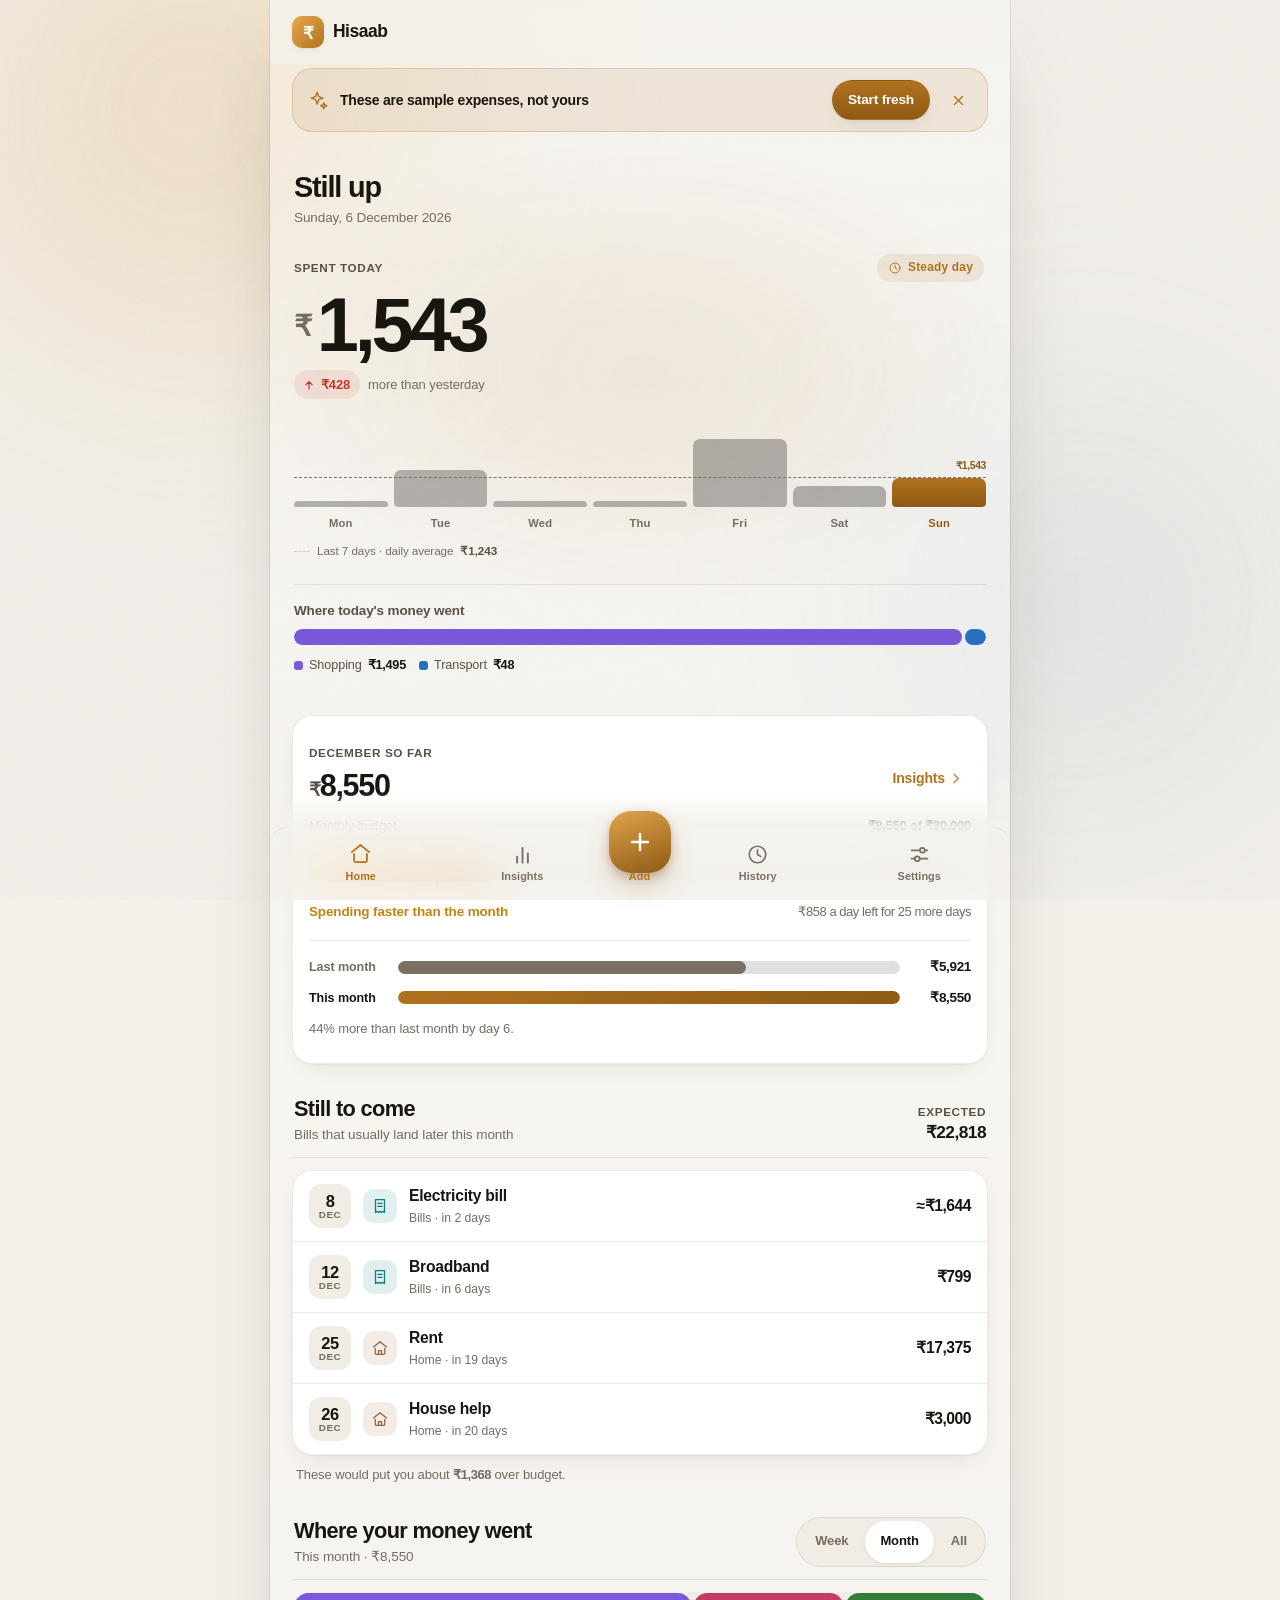
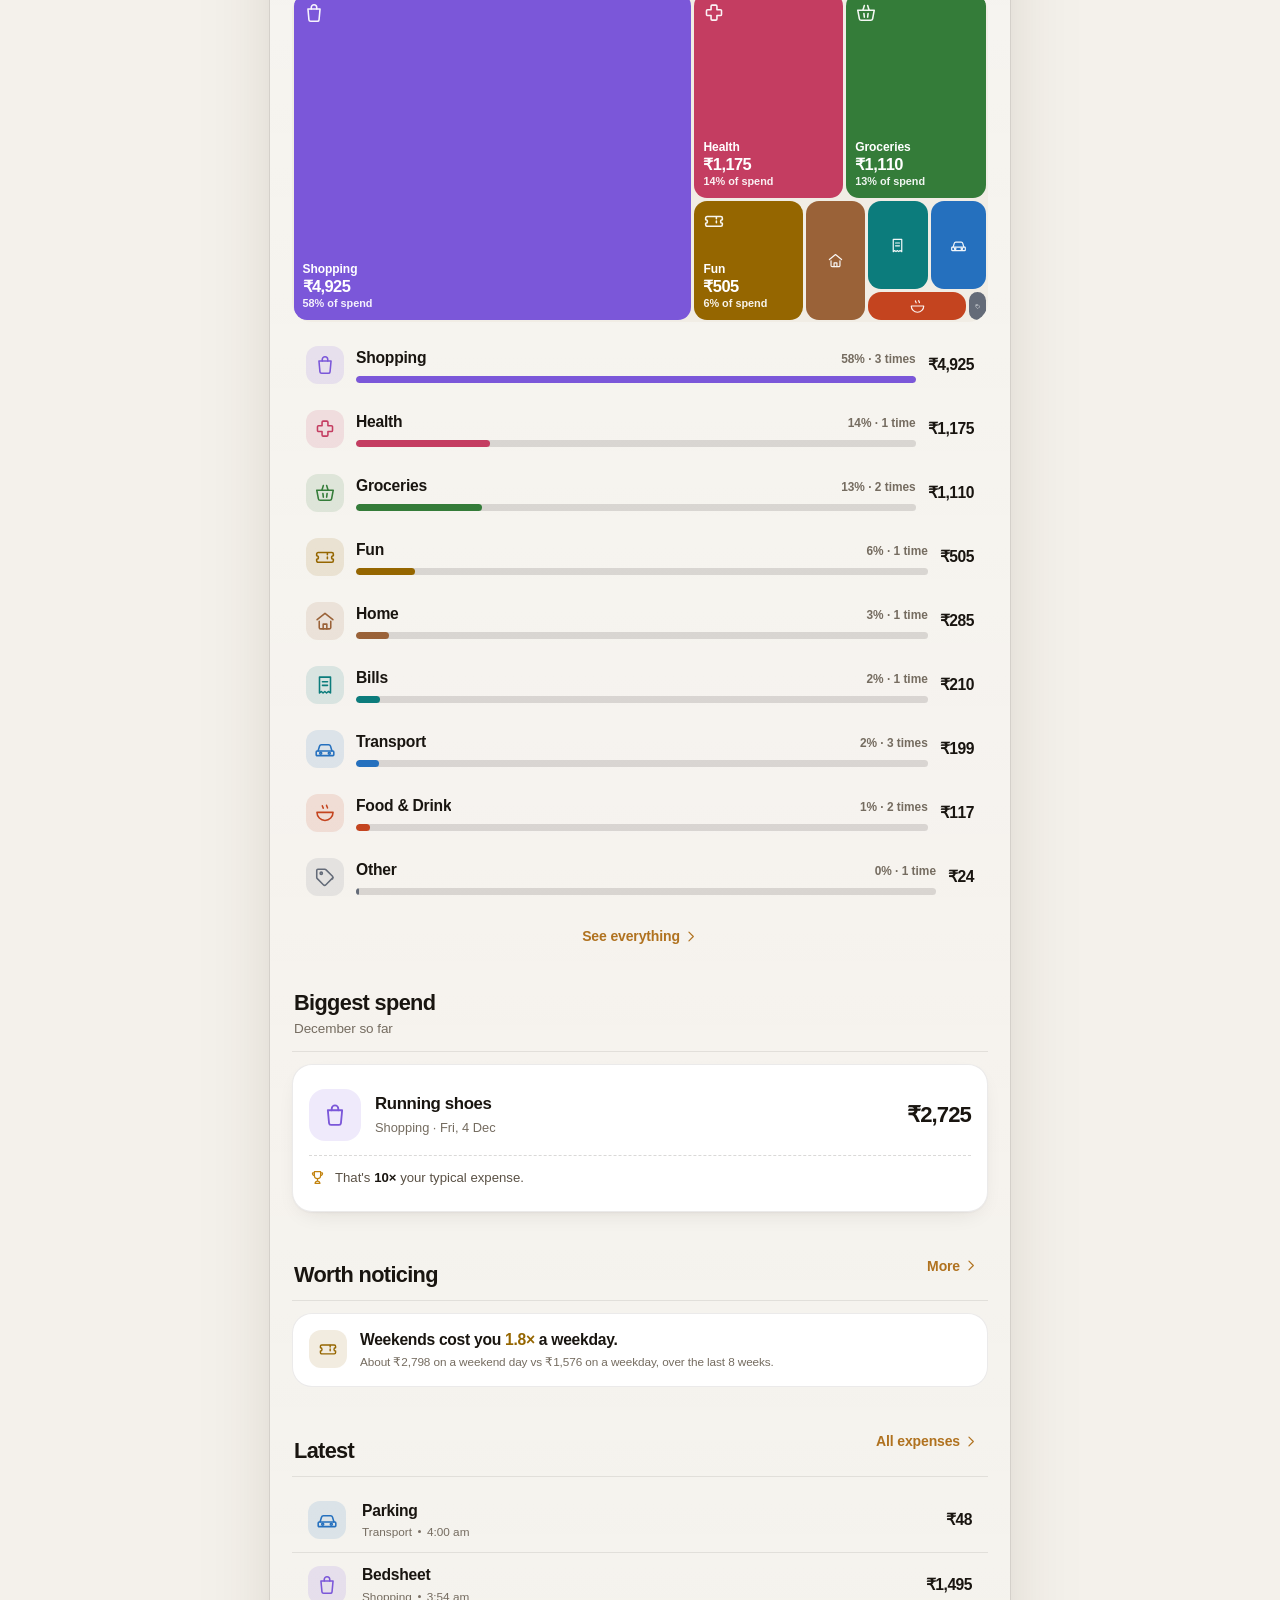
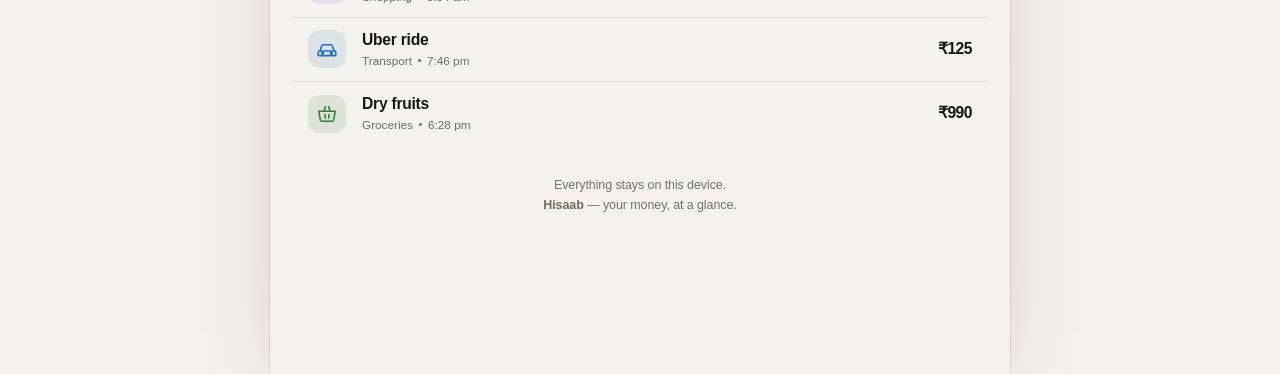
==== commit b9ee5276: "Add accounts, balances and a family lending ledger Hisaab could say what was spent, but not where th" ====
--- a/index.html
+++ b/index.html
@@ -117,6 +117,10 @@
     <path d="m9 12 2.2 2.2L15.4 10"/>
   </symbol>
   <symbol id="i-flame" viewBox="0 0 24 24" fill="none" stroke="currentColor" stroke-width="1.7" stroke-linecap="round" stroke-linejoin="round"><path d="M12 2.8s.9 3.1-1.2 5.4C8.4 10.8 6 12.2 6 15.2a6 6 0 0 0 12 0c0-2.4-1.1-4.2-2.4-5.6-.5 1.1-1.3 1.6-1.8 1.6.8-3.4-1.8-8.4-1.8-8.4Z"/></symbol>
+  <symbol id="i-bank" viewBox="0 0 24 24" fill="none" stroke="currentColor" stroke-width="1.7" stroke-linecap="round" stroke-linejoin="round"><path d="M3 9.6 12 4.2l9 5.4"/><path d="M5 10.4v7.2M9.6 10.4v7.2M14.4 10.4v7.2M19 10.4v7.2"/><path d="M3.2 19.8h17.6"/></symbol>
+  <symbol id="i-people" viewBox="0 0 24 24" fill="none" stroke="currentColor" stroke-width="1.7" stroke-linecap="round" stroke-linejoin="round"><circle cx="9" cy="8" r="3.1"/><path d="M3.4 19.4a5.8 5.8 0 0 1 11.2 0"/><path d="M16.2 5.4a3 3 0 0 1 0 5.4"/><path d="M17.6 14.4a5.6 5.6 0 0 1 3.2 4.4"/></symbol>
+  <symbol id="i-swap" viewBox="0 0 24 24" fill="none" stroke="currentColor" stroke-width="1.8" stroke-linecap="round" stroke-linejoin="round"><path d="M4.2 8.4h13.2M14.4 5.2l3.2 3.2-3.2 3.2"/><path d="M19.8 15.6H6.6M9.6 12.4l-3.2 3.2 3.2 3.2"/></symbol>
+  <symbol id="i-nav-family" viewBox="0 0 24 24" fill="none" stroke="currentColor" stroke-width="1.8" stroke-linecap="round" stroke-linejoin="round"><circle cx="8.4" cy="8.2" r="2.9"/><path d="M3.2 19.2a5.4 5.4 0 0 1 10.4 0"/><path d="M15.8 5.6a2.8 2.8 0 0 1 0 5.2"/><path d="M17 14.2a5.2 5.2 0 0 1 3.1 4.2"/></symbol>
 </svg>
 
 <div class="app" id="app">
@@ -148,6 +152,7 @@
 <div class="toast" id="toast" role="status" aria-live="polite" hidden></div>
 
 <noscript><p style="padding:24px;font:16px system-ui">Hisaab needs JavaScript to run.</p></noscript>
+<script src="ledger.js"></script>
 <script src="app.js"></script>
 </body>
 </html>
--- a/app.css
+++ b/app.css
@@ -13,6 +13,13 @@
 button{cursor:pointer;-webkit-tap-highlight-color:transparent}
 input{-webkit-tap-highlight-color:transparent}
 :focus-visible{outline:none;box-shadow:0 0 0 2.5px var(--surface),0 0 0 5px var(--focus);border-radius:6px}
+/* Controls that carry their own box-shadow would otherwise overwrite the ring; give
+   them an outline instead, which nothing else in the sheet can clobber. */
+.btn:focus-visible,.chip:focus-visible,.key:focus-visible,.fab:focus-visible,
+.seg button:focus-visible,.sizepick button:focus-visible,.iconbtn:focus-visible,
+.qchip:focus-visible,.catbtn:focus-visible,.mini-total:focus-visible{
+  outline:3px solid var(--focus);outline-offset:2px;box-shadow:none}
+.fab:focus-visible{outline-offset:3px}
 .list .li:focus-visible,.tile:focus-visible,.card:focus-visible,.item:focus-visible,
 .rrow:focus-visible,.up:focus-visible,.cell:focus-visible{
   outline:2.5px solid var(--focus);outline-offset:-3px;box-shadow:none}
@@ -51,6 +58,8 @@
 
   --focus:#B0721F;
   --track:rgba(26,22,17,.13);
+  --chart-track:rgba(26,22,17,.30);
+  --on-accent:#fff;
 
   --sh-1:0 1px 2px rgba(38,29,15,.05), 0 2px 6px rgba(38,29,15,.045);
   --sh-2:0 1px 2px rgba(38,29,15,.05), 0 6px 18px -6px rgba(38,29,15,.13);
@@ -58,9 +67,34 @@
   --sh-fab:0 3px 8px rgba(120,72,10,.28), 0 14px 30px -8px rgba(120,72,10,.42);
   --hair:inset 0 1px 0 rgba(255,255,255,.7);
 
+  /* ---- type scale -------------------------------------------------------
+     A fixed ratio instead of 14 ad-hoc sizes. Every piece of text in the app
+     resolves to one of these, which is most of what separates a designed
+     interface from an assembled one. */
+  --t-micro: .715rem;    /* labels, legends, meta            */
+  --t-small: .82rem;     /* secondary copy                   */
+  --t-body:  .95rem;     /* default                          */
+  --t-lead:  1.08rem;    /* emphasised body, list titles     */
+  --t-title: 1.32rem;    /* section headings                 */
+  --t-head:  1.75rem;    /* screen headings                  */
+  --t-hero:  clamp(3.4rem, 17vw, 4.6rem);   /* the one number that matters */
+
+  --tracking-tight: -.03em;
+  --tracking-hero:  -.055em;
+  --tracking-label:  .05em;
+
+  /* ---- spacing: one 4px rhythm, no arbitrary values -------------------- */
+  --s1:4px; --s2:8px; --s3:12px; --s4:16px; --s5:24px; --s6:32px; --s7:48px;
+
+  /* ---- surfaces: four levels, each with a job -------------------------- */
+  --e-canvas: none;                                   /* the page itself     */
+  --e-quiet:  inset 0 0 0 1px var(--line);            /* grouped, not raised */
+  --e-raised: 0 1px 2px rgba(38,29,15,.045), 0 8px 24px -12px rgba(38,29,15,.16);
+  --e-over:   0 2px 6px rgba(38,29,15,.07), 0 32px 60px -24px rgba(38,29,15,.30);
+
   --r-xs:10px; --r-sm:14px; --r:20px; --r-lg:26px; --r-xl:32px; --r-full:999px;
   --tap:56px;
-  --pad:18px;
+  --pad:20px;
   --maxw:640px;
 
   --ease:cubic-bezier(.22,1,.36,1);
@@ -96,6 +130,8 @@
   --focus:#E7AC55;
   /* chart fills were ~1.3:1 against the dark surface — the bars were simply not there */
   --track:rgba(255,246,232,.16);
+  --chart-track:rgba(255,246,232,.34);
+  --on-accent:#1A1206;
 
   --sh-1:0 1px 2px rgba(0,0,0,.4);
   --sh-2:0 2px 6px rgba(0,0,0,.42), 0 10px 26px -10px rgba(0,0,0,.6);
@@ -114,6 +150,7 @@
     --warn:#E9B84B; --warn-soft:rgba(233,184,75,.15);
     --bad:#F0796A; --bad-soft:rgba(240,121,106,.14);
     --focus:#E7AC55; --track:rgba(255,246,232,.16);
+    --chart-track:rgba(255,246,232,.34); --on-accent:#1A1206;
     --sh-1:0 1px 2px rgba(0,0,0,.4);
     --sh-2:0 2px 6px rgba(0,0,0,.42), 0 10px 26px -10px rgba(0,0,0,.6);
     --sh-3:0 4px 10px rgba(0,0,0,.45), 0 22px 50px -16px rgba(0,0,0,.75);
@@ -153,7 +190,11 @@
 html[data-theme="dark"] .ambient__grain{mix-blend-mode:overlay;opacity:.4}
 @media (prefers-color-scheme: dark){html[data-theme="auto"] .ambient__grain{mix-blend-mode:overlay;opacity:.4}}
 
-.app{position:relative;z-index:1;max-width:var(--maxw);margin-inline:auto;padding-inline:var(--pad)}
+.app{position:relative;z-index:1;max-width:var(--maxw);margin-inline:auto;padding-inline:var(--pad);
+  /* the hero wash deliberately bleeds past the text column; clip it here so it can
+     never widen the document. `clip` rather than `hidden` so no scroll container is
+     created and position:sticky keeps working inside. */
+  overflow-x:clip}
 
 /* ---------- topbar ---------- */
 .topbar{
@@ -183,8 +224,8 @@
 .mini-total span{font-size:.63rem;font-weight:600;letter-spacing:.07em;text-transform:uppercase;color:var(--ink-3);line-height:1}
 
 /* ---------- view / layout ---------- */
-.view{padding-top:6px;padding-bottom:132px;min-height:60vh}
-.view:focus,.view:focus-visible{outline:none}
+.view{padding-top:var(--s1);padding-bottom:calc(150px + env(safe-area-inset-bottom));min-height:60vh}
+.view:focus,.view:focus-visible{outline:none;box-shadow:none}
 
 /* spans used as block-level pieces — without this they ignore width/height/margin */
 .budget__fill,.cmp__t,.cmp__f,.rrow__t,.rrow__f,.wk__t,.wk__f,.shift__n,
@@ -192,22 +233,22 @@
 .tile__n,.tile__v,.tile__p,.rrow__name,.rrow__meta,.detail__t,.detail__s,
 .day__t,.day__w,.month-sep__t,.month-sep__v,.flow__label,.empty__t,.empty__s,
 .cell__d,.cell__v,.toast__t,.sec__title,.sec__sub,.li__b,.big__b,.ins__b,.banner__b{display:block}
-.stack{display:flex;flex-direction:column;gap:14px}
-.sec{margin-top:26px}
+.stack{display:flex;flex-direction:column;gap:var(--s4)}
+.sec{margin-top:var(--s6)}
 .sec:first-child{margin-top:0}
-.sec__head{display:flex;align-items:flex-end;justify-content:space-between;gap:10px 12px;margin-bottom:11px;padding-inline:2px;flex-wrap:wrap}
+.sec__head{display:flex;align-items:flex-end;justify-content:space-between;gap:10px 12px;margin-bottom:var(--s3);padding-inline:2px;flex-wrap:wrap}
 .sec__head>div:first-child{flex:1 1 min(100%,220px)}
-.sec__title{font-size:1.09rem;font-weight:660;letter-spacing:-.028em}
-.sec__sub{font-size:.8rem;color:var(--ink-3);margin-top:1px;letter-spacing:-.005em}
+.sec__title{font-size:var(--t-title);font-weight:680;letter-spacing:var(--tracking-tight);line-height:1.2}
+.sec__sub{font-size:var(--t-small);color:var(--ink-3);margin-top:3px;letter-spacing:-.005em}
 /* these label what you are looking at, so they were the worst possible text to make
    tiny, pale and wide-tracked — bigger, darker, tighter */
-.eyebrow{font-size:.73rem;font-weight:700;letter-spacing:.055em;text-transform:uppercase;color:var(--ink-2)}
+.eyebrow{font-size:var(--t-micro);font-weight:700;letter-spacing:var(--tracking-label);text-transform:uppercase;color:var(--ink-2)}
 
 .card{
   background:var(--surface);border:1px solid var(--line);border-radius:var(--r);
-  box-shadow:var(--sh-2),var(--hair);padding:17px;position:relative;overflow:hidden;
-}
-.card--flat{box-shadow:var(--sh-1),var(--hair)}
+  box-shadow:var(--e-raised);padding:var(--s5) var(--s4);position:relative;overflow:hidden;
+}
+.card--flat{box-shadow:none}
 .card--pad-0{padding:0}
 
 .money{font-variant-numeric:tabular-nums;letter-spacing:-.035em;font-feature-settings:"tnum" 1}
@@ -223,25 +264,38 @@
 .ic{width:22px;height:22px;fill:none;stroke:currentColor;flex:none}
 
 /* ---------- greeting ---------- */
-.greet{padding:14px 4px 4px}
-.greet__hi{font-size:1.6rem;font-weight:680;letter-spacing:-.038em;line-height:1.12}
-.greet__date{font-size:.87rem;color:var(--ink-3);margin-top:3px;font-weight:500}
+.greet{padding:var(--s5) 2px var(--s1)}
+.greet__hi{font-size:var(--t-head);font-weight:700;letter-spacing:-.04em;line-height:1.08}
+.greet__date{font-size:var(--t-small);color:var(--ink-3);margin-top:5px;font-weight:520}
 
 /* ---------- HERO ---------- */
+/* ---------------------------------------------------------------------------
+   The hero is not a card. Putting the day's number in a white box next to five
+   other white boxes gives it no more weight than a settings row. It sits on the
+   canvas at display size and everything below it is quieter — one loud thing,
+   then calm, which is what makes a screen feel composed rather than assembled.
+   --------------------------------------------------------------------------- */
 .hero{
-  position:relative;border-radius:var(--r-lg);padding:20px 19px 17px;overflow:hidden;
-  background:var(--surface);border:1px solid var(--line);box-shadow:var(--sh-3),var(--hair);
-}
-.hero__wash{position:absolute;inset:0;pointer-events:none;opacity:.9;
-  background:radial-gradient(120% 90% at 100% 0%, var(--wash), transparent 62%)}
+  position:relative;padding:var(--s2) 2px var(--s5);overflow:visible;
+  background:none;border:0;box-shadow:none;
+}
+.hero__wash{
+  position:absolute;left:-24%;right:-24%;top:-32%;height:150%;pointer-events:none;
+  opacity:.85;z-index:-1;filter:blur(38px);
+  background:radial-gradient(52% 46% at 50% 40%, var(--wash), transparent 70%);
+}
 .hero[data-mood="calm"]{--wash:rgba(46,125,70,.13)}
 .hero[data-mood="steady"]{--wash:rgba(176,114,31,.14)}
 .hero[data-mood="heavy"]{--wash:rgba(192,57,43,.13)}
 html[data-theme="dark"] .hero[data-mood="calm"]{--wash:rgba(95,206,132,.13)}
 html[data-theme="dark"] .hero[data-mood="heavy"]{--wash:rgba(240,121,106,.13)}
-.hero>*{position:relative}
-
-.hero__top{display:flex;align-items:center;justify-content:space-between;gap:10px}
+@media (prefers-color-scheme: dark){
+  html[data-theme="auto"] .hero[data-mood="calm"]{--wash:rgba(95,206,132,.13)}
+  html[data-theme="auto"] .hero[data-mood="heavy"]{--wash:rgba(240,121,106,.13)}
+}
+.hero>*:not(.hero__wash){position:relative}
+
+.hero__top{display:flex;align-items:center;justify-content:space-between;gap:10px;padding-right:2px}
 .mood{
   display:inline-flex;align-items:center;gap:6px;height:28px;padding:0 11px;border-radius:var(--r-full);
   font-size:.72rem;font-weight:680;letter-spacing:.02em;
@@ -252,10 +306,12 @@
 .mood[data-mood="heavy"]{background:var(--bad-soft);color:var(--bad)}
 
 .hero__amount{
-  margin-top:9px;display:flex;align-items:baseline;gap:2px;
-  font-size:clamp(2.9rem,13vw,3.6rem);font-weight:700;letter-spacing:-.052em;line-height:1;
-}
-.hero__amount .cur{font-size:.52em;font-weight:640;letter-spacing:-.02em;color:var(--ink-2);transform:translateY(-.06em)}
+  margin-top:var(--s2);display:flex;align-items:baseline;gap:3px;
+  font-size:var(--t-hero);font-weight:700;letter-spacing:var(--tracking-hero);line-height:.92;
+}
+/* the rupee mark reads as a unit, not a character in the number */
+.hero__amount .cur{font-size:.38em;font-weight:620;letter-spacing:-.01em;color:var(--ink-3);
+  transform:translateY(-.52em);margin-right:2px}
 .hero__cmp{display:flex;align-items:center;gap:8px;flex-wrap:wrap;margin-top:11px}
 
 .delta{
@@ -269,12 +325,12 @@
 .cmp-note{font-size:.79rem;color:var(--ink-3);font-weight:500}
 
 /* rhythm bars */
-.rhythm{margin-top:22px;position:relative}
+.rhythm{margin-top:var(--s5);position:relative}
 .rhythm__plot{display:flex;align-items:flex-end;gap:6px;height:84px;position:relative;padding-top:16px}
 .rhythm__avg{position:absolute;left:0;right:0;height:0;border-top:1.5px dashed var(--ink-4);pointer-events:none;z-index:1}
 .rbar{flex:1;display:flex;flex-direction:column;justify-content:flex-end;height:100%;position:relative;background:none;padding:0;border-radius:8px}
 .rbar__fill{
-  display:block;width:100%;border-radius:7px 7px 4px 4px;background:var(--track);
+  display:block;width:100%;border-radius:7px 7px 4px 4px;background:var(--chart-track);
   height:0;transition:height .8s var(--ease);min-height:4px;position:relative;
 }
 .rbar[data-today="1"] .rbar__fill{background:linear-gradient(180deg,var(--accent),var(--accent-2))}
@@ -288,8 +344,8 @@
   border-bottom:6px solid var(--ink-4);
 }
 .rhythm__labels{display:flex;gap:6px;margin-top:8px}
-.rhythm__labels span{flex:1;text-align:center;font-size:.68rem;font-weight:620;color:var(--ink-4);letter-spacing:.02em}
-.rhythm__labels span.is-today{color:var(--accent)}
+.rhythm__labels span{flex:1;text-align:center;font-size:.68rem;font-weight:620;color:var(--ink-3);letter-spacing:.02em}
+.rhythm__labels span.is-today{color:var(--accent-2)}
 .rbar__val{
   position:absolute;left:50%;transform:translateX(-50%);
   font-size:.63rem;font-weight:680;color:var(--ink-2);font-variant-numeric:tabular-nums;
@@ -301,13 +357,13 @@
 /* let the bar finish growing before its number catches up */
 .rbar[data-today="1"] .rbar__val,.rbar.is-over .rbar__val{animation:valIn .3s .62s backwards}
 @keyframes valIn{from{opacity:0}}
-.rbar[data-today="1"] .rbar__val{color:var(--accent)}
+.rbar[data-today="1"] .rbar__val{color:var(--accent-2)}
 .rhythm__foot{display:flex;align-items:center;gap:7px;margin-top:11px;font-size:.71rem;color:var(--ink-3);font-weight:540}
 .rhythm__foot i{width:16px;height:0;border-top:1.5px dashed var(--line-2);display:block;flex:none}
 .rhythm__foot b{font-weight:660;color:var(--ink-2);font-variant-numeric:tabular-nums}
 
 /* flow bar */
-.flow{margin-top:17px;padding-top:15px;border-top:1px solid var(--line)}
+.flow{margin-top:var(--s5);padding-top:var(--s4);border-top:1px solid var(--line)}
 .flow__label{font-size:.73rem;font-weight:700;letter-spacing:.05em;text-transform:uppercase;color:var(--ink-2);margin-bottom:9px}
 .flow__bar{display:flex;gap:3px;height:16px;border-radius:var(--r-full);overflow:hidden}
 .flow__seg{background:var(--c);border-radius:var(--r-full);width:0;transition:width .85s var(--ease);min-width:5px}
@@ -326,7 +382,7 @@
 /* ---------- budget / month card ---------- */
 .month-row{display:flex;align-items:flex-end;justify-content:space-between;gap:14px}
 .month-row>div:first-child{min-width:0}
-.month-amt{font-size:clamp(1.4rem,7vw,1.85rem)}
+
 .month-amt{font-size:1.85rem;font-weight:700;letter-spacing:-.042em;line-height:1.05}
 .month-amt .cur{font-size:.62em;font-weight:640;color:var(--ink-2)}
 
@@ -395,7 +451,7 @@
 /* ---------- ranked category rows ---------- */
 .rank{display:flex;flex-direction:column}
 .rrow{
-  display:grid;grid-template-columns:42px 1fr auto;align-items:center;gap:12px;
+  display:grid;grid-template-columns:38px 1fr auto;align-items:center;gap:12px;
   padding:12px 14px;border-radius:var(--r-sm);text-align:left;width:100%;
   transition:background .18s;min-height:var(--tap);
 }
@@ -405,7 +461,7 @@
 .rrow:hover{background:var(--surface-2)}
 .rrow:active{background:var(--surface-3)}
 .cat-ic{
-  width:42px;height:42px;border-radius:13px;display:grid;place-items:center;flex:none;
+  width:38px;height:38px;border-radius:12px;display:grid;place-items:center;flex:none;
   background:var(--c-soft);color:var(--c);
 }
 .cat-ic .ic{width:22px;height:22px}
@@ -415,12 +471,12 @@
 .cat-ic--lg .ic{width:26px;height:26px}
 .rrow__b{min-width:0}
 .rrow__n{display:flex;align-items:baseline;justify-content:space-between;gap:10px}
-.rrow__name{font-size:.93rem;font-weight:600;letter-spacing:-.015em;white-space:nowrap;overflow:hidden;text-overflow:ellipsis}
+.rrow__name{font-size:var(--t-body);font-weight:600;letter-spacing:-.015em;white-space:nowrap;overflow:hidden;text-overflow:ellipsis}
 .rrow__meta{font-size:.72rem;color:var(--ink-3);font-variant-numeric:tabular-nums;font-weight:560;
   flex:0 1 auto;min-width:0;overflow:hidden;text-overflow:ellipsis;white-space:nowrap}
 .rrow__t{height:7px;border-radius:var(--r-full);background:var(--track);margin-top:7px;overflow:hidden}
 .rrow__f{height:100%;border-radius:var(--r-full);background:var(--c);width:0;transition:width .85s var(--ease)}
-.rrow__v{font-size:.98rem;font-weight:680;font-variant-numeric:tabular-nums;letter-spacing:-.03em;text-align:right;max-width:44%}
+.rrow__v{font-size:var(--t-body);font-weight:680;font-variant-numeric:tabular-nums;letter-spacing:-.03em;text-align:right;max-width:44%}
 
 /* ---------- biggest / highlight ---------- */
 .big{display:flex;align-items:center;gap:14px}
@@ -446,9 +502,9 @@
 .up__day b{font-size:1rem;font-weight:700;letter-spacing:-.03em;line-height:1.1;font-variant-numeric:tabular-nums}
 .up__day span{font-size:.6rem;font-weight:660;letter-spacing:.06em;text-transform:uppercase;color:var(--ink-3);line-height:1}
 .up__b{min-width:0}
-.up__n{display:block;font-size:.9rem;font-weight:600;letter-spacing:-.015em;white-space:nowrap;overflow:hidden;text-overflow:ellipsis}
+.up__n{display:block;font-size:var(--t-body);font-weight:600;letter-spacing:-.015em;white-space:nowrap;overflow:hidden;text-overflow:ellipsis}
 .up__s{display:block;font-size:.74rem;color:var(--ink-3);margin-top:2px;font-weight:520}
-.up__v{font-size:.98rem;font-weight:660;font-variant-numeric:tabular-nums;letter-spacing:-.03em;text-align:right}
+.up__v{font-size:var(--t-body);font-weight:660;font-variant-numeric:tabular-nums;letter-spacing:-.03em;text-align:right}
 
 /* ---------- month-by-month trend ---------- */
 .year{display:flex;align-items:flex-end;gap:5px;height:152px;position:relative}
@@ -515,14 +571,14 @@
 .stat span{font-size:.71rem;color:var(--ink-3);font-weight:560}
 
 /* ---------- insight cards ---------- */
-.ins{display:flex;gap:13px;align-items:flex-start;padding:15px 16px;border-radius:var(--r);
-  background:var(--surface);border:1px solid var(--line);box-shadow:var(--sh-1),var(--hair)}
+.ins{display:flex;gap:13px;align-items:flex-start;padding:var(--s4);border-radius:var(--r);
+  background:var(--surface);border:1px solid var(--line);box-shadow:none}
 .ins__ic{width:38px;height:38px;border-radius:12px;display:grid;place-items:center;flex:none;background:var(--c-soft);color:var(--c)}
 .ins__ic .ic{width:20px;height:20px}
 .ins__b{min-width:0}
-.ins__h{font-size:.93rem;font-weight:640;letter-spacing:-.018em;line-height:1.34}
+.ins__h{font-size:var(--t-body);font-weight:640;letter-spacing:-.018em;line-height:1.34}
 .ins__h b{font-weight:720;color:var(--c2,var(--ink))}
-.ins__s{font-size:.79rem;color:var(--ink-3);margin-top:3px;line-height:1.4;font-weight:500}
+.ins__s{font-size:var(--t-micro);color:var(--ink-3);margin-top:3px;line-height:1.4;font-weight:500}
 .ins-grid{display:flex;flex-direction:column;gap:11px}
 
 /* ---------- calendar heat ---------- */
@@ -536,12 +592,15 @@
 }
 .cell.in{opacity:1}
 .cell--void{background:none;pointer-events:none}
-.cell--future{background:none;box-shadow:inset 0 0 0 1.5px var(--line);color:var(--ink-4);opacity:.65;pointer-events:none}
+/* a day that hasn't happened is drawn as absence; a day you spent nothing on is a
+   real, recorded zero and keeps its cell */
+.cell--future{background:none;box-shadow:none;color:var(--ink-4);opacity:.4;pointer-events:none}
+.cell[data-lvl="0"]:not(.cell--future){background:var(--track);box-shadow:none}
 .cell[data-lvl="1"]{background:var(--h1);color:var(--hc1)}
 .cell[data-lvl="2"]{background:var(--h2);color:var(--hc1)}
 .cell[data-lvl="3"]{background:var(--h3);color:#1A1206}
-.cell[data-lvl="4"]{background:var(--h4);color:#fff}
-html[data-theme="dark"] .cell[data-lvl="4"]{color:#1A1206}
+.cell[data-lvl="4"]{background:var(--h4);color:var(--on-accent)}
+
 .cal{--h1:rgba(176,114,31,.16);--h2:rgba(176,114,31,.36);--h3:#C08430;--h4:#8E5A14;--hc1:var(--ink-2)}
 html[data-theme="dark"] .cal{--h1:rgba(231,172,85,.18);--h2:rgba(231,172,85,.36);--h3:#C08430;--h4:#E7AC55;--hc1:var(--ink)}
 .cell__d{font-size:.74rem;font-weight:620;line-height:1}
@@ -572,36 +631,39 @@
 .shift__bar.now{opacity:1}
 
 /* ---------- timeline / history ---------- */
-.day{margin-top:22px}
-.day:first-child{margin-top:4px}
+.day{margin-top:var(--s5)}
+.day:first-child{margin-top:var(--s2)}
 .day__head{display:flex;align-items:center;justify-content:space-between;gap:12px;padding:0 4px 10px;
   position:sticky;top:calc(64px + env(safe-area-inset-top));z-index:20;
   background:linear-gradient(var(--bg) 62%,transparent)}
 .day__l{display:flex;align-items:baseline;gap:9px;min-width:0}
-.day__t{font-size:.95rem;font-weight:660;letter-spacing:-.022em;white-space:nowrap}
+.day__t{font-size:var(--t-body);font-weight:680;letter-spacing:var(--tracking-tight);white-space:nowrap}
 .day__w{font-size:.75rem;color:var(--ink-3);font-weight:540}
-.day__v{font-size:.9rem;font-weight:680;font-variant-numeric:tabular-nums;letter-spacing:-.028em;flex:none}
-.day__mini{display:flex;gap:2px;height:5px;border-radius:var(--r-full);overflow:hidden;margin:0 4px 11px}
+.day__v{font-size:var(--t-body);font-weight:680;font-variant-numeric:tabular-nums;letter-spacing:-.028em;flex:none}
+.day__mini{display:flex;gap:1px;height:3px;overflow:hidden;margin:0;opacity:.9}
 .day__mini i{background:var(--c);border-radius:var(--r-full);min-width:4px}
 
 .rail{position:relative;padding-left:0}
+/* rows live inside a day card, separated by hairlines rather than by gaps */
+.daycard{background:var(--surface);border:1px solid var(--line);border-radius:var(--r);
+  overflow:hidden;box-shadow:var(--e-raised)}
 .item{
-  display:grid;grid-template-columns:46px 1fr auto;align-items:center;gap:13px;width:100%;text-align:left;
-  padding:11px 13px;border-radius:var(--r-sm);background:var(--surface);border:1px solid var(--line);
-  box-shadow:var(--sh-1);min-height:var(--tap);transition:transform .16s var(--ease),box-shadow .2s;
-}
-.item+.item{margin-top:7px}
-.item:hover{box-shadow:var(--sh-2)}
-.item:active{transform:scale(.985)}
+  display:grid;grid-template-columns:42px 1fr auto;align-items:center;gap:var(--s3);width:100%;text-align:left;
+  padding:var(--s3) var(--s4);background:none;border:0;border-radius:0;
+  box-shadow:none;min-height:0;transition:background .16s;
+}
+.item+.item{margin-top:0;border-top:1px solid var(--line)}
+.item:hover{background:var(--surface-3)}
+.item:active{background:var(--surface-3);box-shadow:inset 3px 0 0 var(--accent)}
 .item__b{min-width:0}
-.item__t{font-size:.93rem;font-weight:600;letter-spacing:-.016em;white-space:nowrap;overflow:hidden;text-overflow:ellipsis;line-height:1.3}
-.item__s{font-size:.75rem;color:var(--ink-3);margin-top:2px;font-weight:520;display:flex;align-items:center;gap:6px}
+.item__t{font-size:var(--t-body);font-weight:600;letter-spacing:-.016em;white-space:nowrap;overflow:hidden;text-overflow:ellipsis;line-height:1.3}
+.item__s{font-size:var(--t-micro);color:var(--ink-3);margin-top:2px;font-weight:520;display:flex;align-items:center;gap:6px}
 .item__s i{width:3px;height:3px;border-radius:50%;background:var(--ink-4);display:block;flex:none}
-.item__v{font-size:1.02rem;font-weight:660;font-variant-numeric:tabular-nums;letter-spacing:-.032em;text-align:right}
+.item__v{font-size:var(--t-body);font-weight:660;font-variant-numeric:tabular-nums;letter-spacing:-.032em;text-align:right}
 .item.is-new{animation:pop .6s var(--spring)}
 @keyframes pop{0%{transform:scale(.94);box-shadow:0 0 0 0 var(--accent-soft)}45%{box-shadow:0 0 0 8px var(--accent-soft)}100%{transform:scale(1);box-shadow:0 0 0 0 transparent}}
 
-.month-sep{display:flex;align-items:center;gap:12px;margin:30px 4px 6px}
+.month-sep{display:flex;align-items:center;gap:var(--s3);margin:var(--s6) 4px var(--s2)}
 .month-sep:first-child{margin-top:8px}
 .month-sep__t{font-size:.72rem;font-weight:700;letter-spacing:.12em;text-transform:uppercase;color:var(--ink-3);white-space:nowrap}
 .month-sep__l{flex:1;height:1px;background:var(--line)}
@@ -613,7 +675,7 @@
 .searchbar .ic{width:19px;height:19px;color:var(--ink-3);stroke-width:1.9}
 .searchbar input{flex:1;min-width:0;font-size:.95rem;font-weight:520;letter-spacing:-.012em}
 .searchbar input::placeholder{color:var(--ink-4)}
-.chips{display:flex;gap:8px;overflow-x:auto;padding:3px 4px 4px;margin-inline:-4px;scrollbar-width:none}
+.chips{display:flex;gap:var(--s2);overflow-x:auto;padding:2px 4px 3px;margin-inline:-4px;scrollbar-width:none}
 .chips::-webkit-scrollbar{display:none}
 .chip{
   display:inline-flex;align-items:center;gap:7px;height:42px;padding:0 14px;border-radius:var(--r-full);
@@ -623,8 +685,8 @@
 }
 .chip .ic{width:17px;height:17px;color:var(--c,currentColor)}
 .chip:active{transform:scale(.96)}
-.chip[aria-pressed="true"]{background:var(--accent);color:#fff;border-color:transparent}
-html[data-theme="dark"] .chip[aria-pressed="true"]{color:#1A1206}
+.chip[aria-pressed="true"]{background:var(--accent);color:var(--on-accent);border-color:transparent}
+
 .chip[aria-pressed="true"] .ic{color:var(--bg)}
 
 /* ---------- empty states ---------- */
@@ -657,9 +719,9 @@
 }
 .btn .ic{width:18px;height:18px;stroke-width:2}
 .btn:active{transform:scale(.97)}
-.btn--primary{background:linear-gradient(180deg,var(--accent),var(--accent-2));color:#fff;border-color:transparent;box-shadow:var(--sh-2)}
-html[data-theme="dark"] .btn--primary{color:#1A1206}
-@media (prefers-color-scheme: dark){html[data-theme="auto"] .btn--primary{color:#1A1206}}
+.btn--primary{background:linear-gradient(180deg,var(--accent),var(--accent-2));color:var(--on-accent);border-color:transparent;box-shadow:var(--sh-2)}
+
+
 .btn--ghost{background:transparent;border-color:var(--line-2);box-shadow:none}
 .btn--danger{background:var(--bad-soft);color:var(--bad);border-color:transparent;box-shadow:none}
 .btn--sm{height:40px;padding:0 15px;font-size:.83rem}
@@ -672,6 +734,11 @@
 .btn[disabled] .ic{opacity:.7}
 
 /* ---------- tabbar + fab ---------- */
+/* content used to run under a hard edge, so every screen ended mid-sentence */
+.tabbar::before{
+  content:'';position:absolute;left:0;right:0;bottom:100%;height:36px;pointer-events:none;
+  background:linear-gradient(to top, var(--bg), transparent);
+}
 .tabbar{
   position:fixed;left:50%;transform:translateX(-50%);bottom:0;z-index:60;
   width:min(100%,var(--maxw));display:grid;align-items:center;
@@ -722,7 +789,7 @@
      units matter on mobile, where the browser chrome shrinks the visible area */
   width:min(100%,var(--maxw));max-height:94vh;max-height:94dvh;display:flex;flex-direction:column;
   background:var(--surface);border-radius:var(--r-xl) var(--r-xl) 0 0;
-  box-shadow:0 -8px 60px -12px rgba(30,20,8,.4);border:1px solid var(--line);border-bottom:0;
+  box-shadow:var(--e-over);border:1px solid var(--line);border-bottom:0;
   transition:transform .42s var(--ease);overflow:hidden;
 }
 .sheet.in{transform:translate(-50%,0)}
@@ -814,14 +881,14 @@
 .detail__acts .btn{flex:1}
 
 /* ---------- settings ---------- */
-.list{background:var(--surface);border:1px solid var(--line);border-radius:var(--r);overflow:hidden;box-shadow:var(--sh-1),var(--hair)}
+.list{background:var(--surface);border:1px solid var(--line);border-radius:var(--r);overflow:hidden;box-shadow:none}
 .li{display:flex;align-items:center;justify-content:space-between;gap:10px 14px;padding:14px 16px;
   min-height:var(--tap);width:100%;text-align:left;flex-wrap:wrap}
-.li__b{min-width:min(100%,180px);flex:1 1 auto}
+.li__b{min-width:0;flex:1 1 auto}
 .li+.li{border-top:1px solid var(--line)}
 .li__b{min-width:0}
-.li__t{font-size:.92rem;font-weight:600;letter-spacing:-.015em}
-.li__s{font-size:.77rem;color:var(--ink-3);margin-top:2px;line-height:1.35}
+.li__t{font-size:var(--t-body);font-weight:600;letter-spacing:-.015em}
+.li__s{font-size:var(--t-micro);color:var(--ink-3);margin-top:2px;line-height:1.35}
 .li--btn{transition:background .18s}
 .li--btn:hover{background:var(--surface-2)}
 .li--btn:active{background:var(--surface-3)}
@@ -830,8 +897,8 @@
 .li--danger .ic{color:var(--bad)}
 .sizepick{display:flex;gap:6px;align-items:baseline}
 .sizepick button{width:46px;height:46px;border-radius:12px;background:var(--surface-3);color:var(--ink-2);font-weight:660;transition:background .2s,color .2s}
-.sizepick button[aria-pressed="true"]{background:var(--accent);color:#fff}
-html[data-theme="dark"] .sizepick button[aria-pressed="true"]{color:#1A1206}
+.sizepick button[aria-pressed="true"]{background:var(--accent);color:var(--on-accent)}
+
 .sizepick button:nth-child(1){font-size:.8rem}.sizepick button:nth-child(2){font-size:.95rem}.sizepick button:nth-child(3){font-size:1.1rem}
 
 .keys{display:flex;flex-direction:column;gap:11px}
@@ -867,9 +934,12 @@
   font-size:.82rem;font-weight:660;flex:none}
 html[data-theme="dark"] .toast button{background:rgba(0,0,0,.22)}
 
-/* ---------- entrance ---------- */
-.rise{opacity:0;transform:translateY(12px);animation:rise .55s var(--ease) forwards}
+/* ---------- motion ----------
+   One curve for everything, three durations. Content enters by rising a short
+   distance — far enough to read as arriving, short enough not to be a performance. */
+.rise{opacity:0;transform:translateY(10px);animation:rise .5s var(--ease) forwards}
 @keyframes rise{to{opacity:1;transform:none}}
+.sec.rise{animation-duration:.55s}
 
 /* ---------- wide ---------- */
 @media (min-width:900px){
@@ -912,7 +982,10 @@
 }
 
 /* slim variant of the sample-data notice */
-.banner--slim{align-items:center;gap:11px;padding:11px 12px 11px 15px}
+.banner--slim{align-items:center;gap:11px;padding:11px 12px 11px 15px;flex-wrap:wrap}
+.banner--slim .banner__b{min-width:0;flex:1 1 60%}
+.banner--slim .banner__t{overflow-wrap:anywhere}
+.banner--slim .btn{margin-left:auto}
 .banner--slim .banner__t{font-size:.85rem;font-weight:620}
 .banner--slim .btn{flex:none}
 .iconbtn--sm{width:34px;height:34px;border-radius:11px;background:transparent}
@@ -970,3 +1043,57 @@
   .tmap{height:clamp(250px,26vw,330px)}
   .trend{height:clamp(132px,15vw,190px)}
 }
+
+/* ===========================================================================
+   THE LEDGER
+   Hisaab means reckoning, and the thing it is named after is the bahi-khata:
+   a ruled book where every entry sits on a line and every amount lands in the
+   same right-hand column, so the eye can run down the money without reading a
+   word. That is the app's identity, not a decorative accent — it gives the
+   layout its rhythm and makes figures scannable, which is the whole premise.
+   =========================================================================== */
+
+/* Amounts share one right margin and one set of figures across every list, so a
+   column forms down the page exactly as it does in a ruled book. */
+.item__v, .rrow__v, .up__v, .day__v, .cmp__v, .wk__v, .stat b,
+.month-sep__v, .big__v, .split__key b{
+  font-variant-numeric:tabular-nums;
+  font-feature-settings:"tnum" 1, "ss01" 1;
+}
+
+/* The entry line. A ruled page is hairlines, not floating tiles — the rule runs
+   the full width of the leaf and the amount sits against the right edge. */
+.daycard .item{ position:relative; }
+.daycard .item + .item{ border-top:1px solid var(--line); }
+
+/* the running-total line at the head of each day, as in a ledger's day heading */
+.day__head{
+  border-bottom:1px solid var(--line-2);
+  padding-bottom:var(--s2);
+  margin-bottom:var(--s2);
+  background:linear-gradient(var(--bg) 62%, transparent);
+}
+.day__t{ letter-spacing:var(--tracking-tight); }
+.day__v{ font-weight:700; }
+
+/* Section headings are ruled off rather than boxed, so the page reads as one
+   continuous leaf instead of a stack of unrelated cards. */
+.sec__head{
+  border-bottom:1px solid var(--line);
+  padding-bottom:var(--s3);
+}
+
+/* The month divider in History already behaves like a ledger's month rule; make the
+   figure sit hard against the right margin with the others. */
+.month-sep__v{ font-weight:700; color:var(--ink); }
+
+/* ---------- accounts & family ----------
+   A balance is the one figure in this app that can be negative, and the one people
+   will read fastest. Direction is carried by the word and the sign; colour is only
+   ever a reinforcement, never the sole signal. */
+.is-neg{ color:var(--bad); }
+.is-pos{ color:var(--good); }
+button.stat{ cursor:pointer; transition:background .18s, border-color .18s; }
+button.stat:hover{ background:var(--surface-3); }
+button.stat:active{ background:var(--surface-3); }
+.li__s .ic{ width:13px; height:13px; vertical-align:-2px; margin-right:4px; color:var(--ink-3); }
